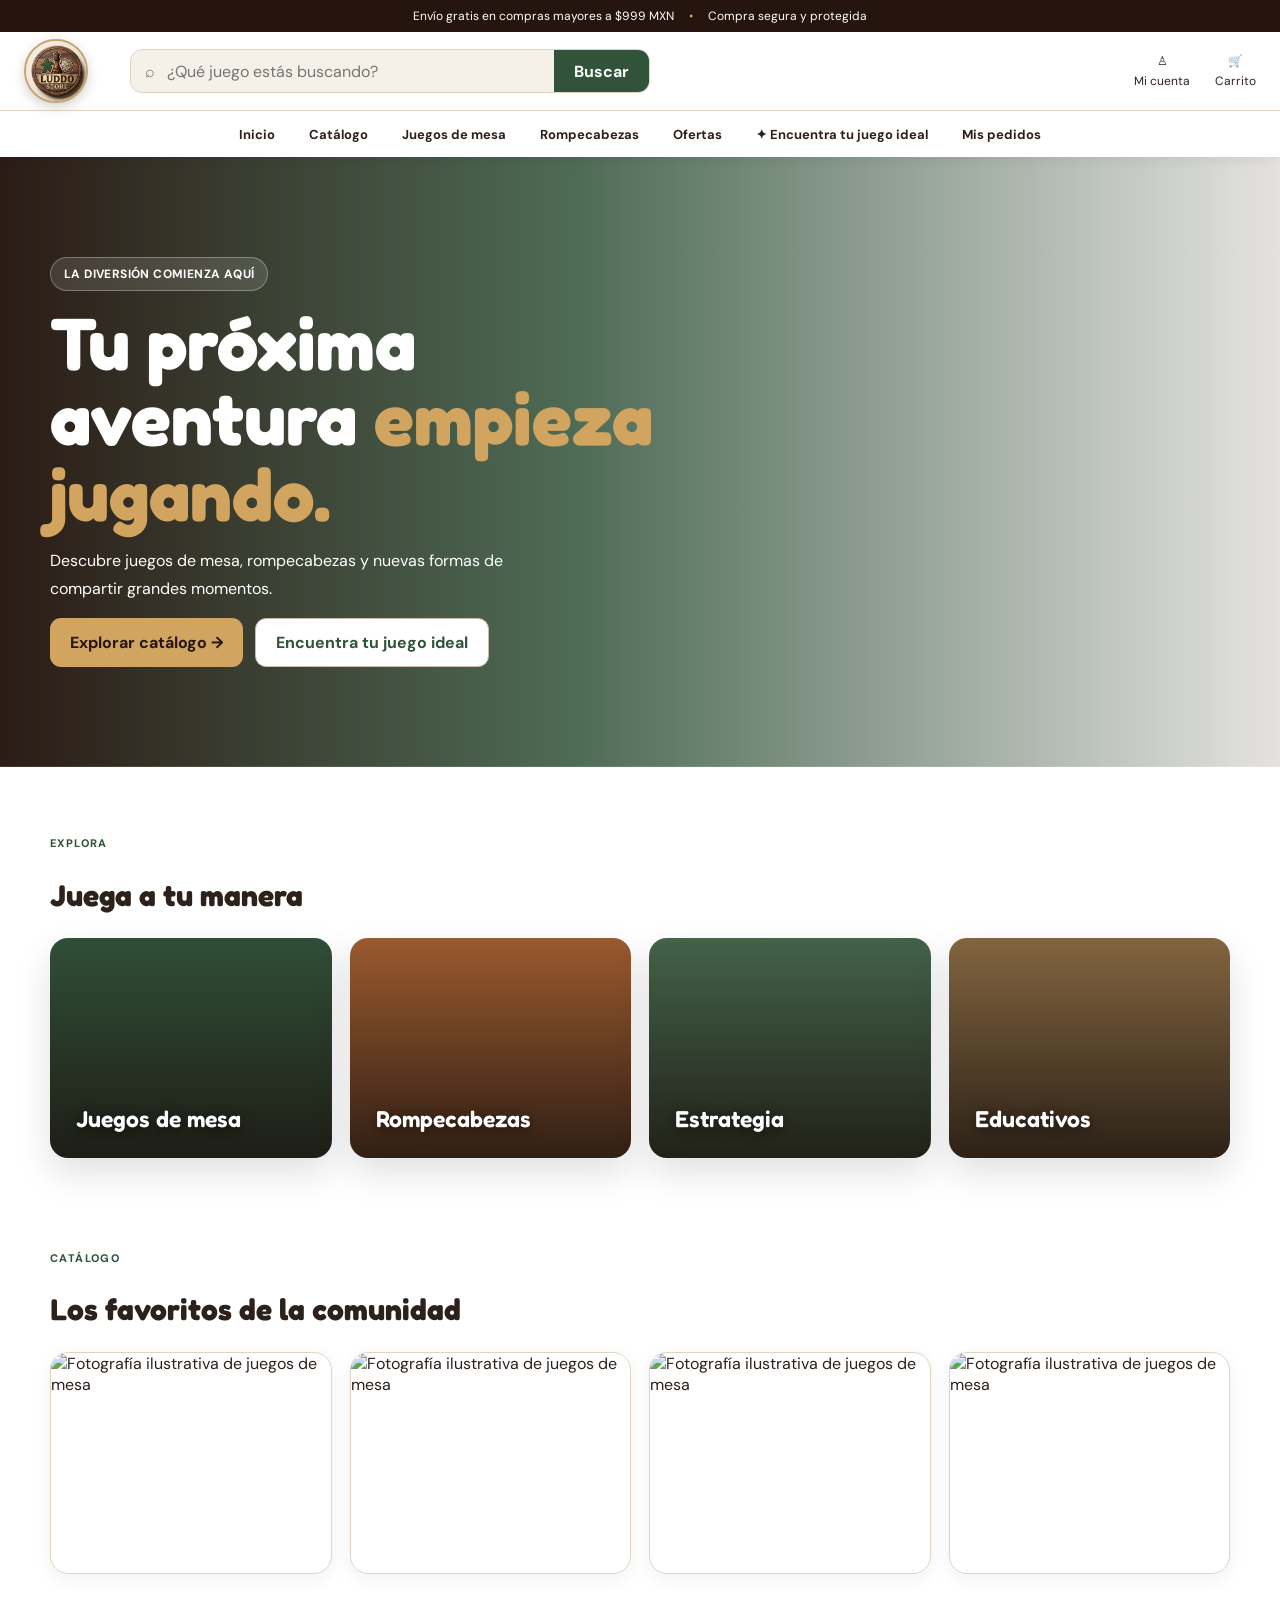
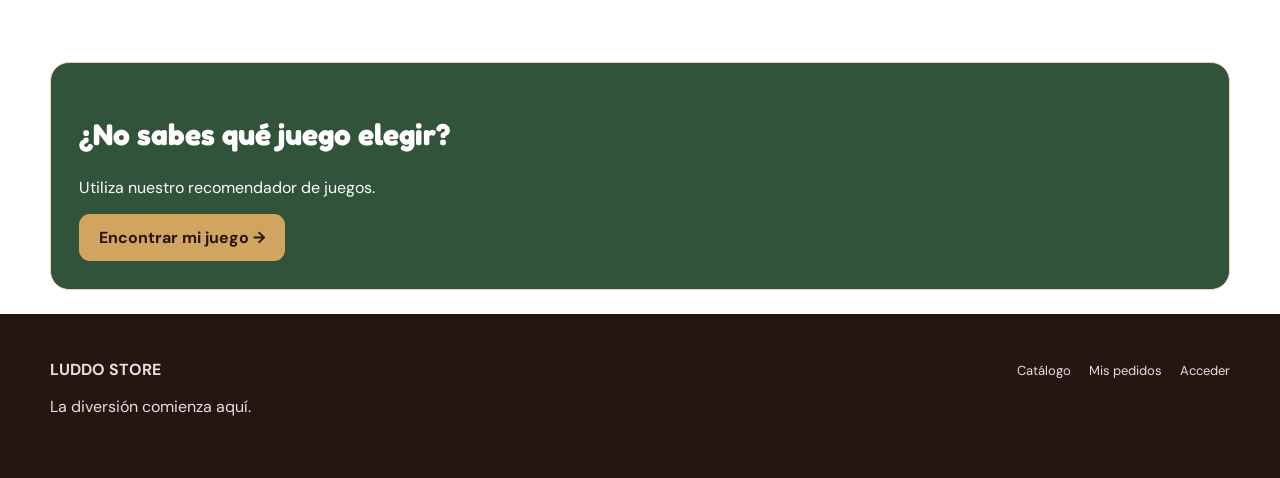
==== index.html @ 2f11bc98 "Agregar interfaces base de Luddo" ====
<!doctype html>
<html lang="es">
  <head>
    <meta charset="utf-8" />
    <meta name="viewport" content="width=device-width,initial-scale=1" />
    <title>Inicio | Luddo Store</title>
    <link rel="stylesheet" href="styles.css" />
  </head>
  <body>
    <div class="topbar">
      Envío gratis en compras mayores a $999 MXN <span>•</span> Compra segura y
      protegida
    </div>
    <header class="header">
      <div class="header-main">
        <a class="logo" href="index.html" aria-label="Luddo Store"
          ><span class="logo-image"
            ><img src="assets/logo.png" alt="Luddo Store" /></span
        ></a>
        <form class="search" role="search">
          <span>⌕</span
          ><input
            type="search"
            name="q"
            placeholder="¿Qué juego estás buscando?"
            aria-label="Buscar juegos"
          /><button type="button">Buscar</button>
        </form>
        <div class="header-actions">
          <a href="login.html">♙<span>Mi cuenta</span></a
          ><a href="carrito.html">🛒<span>Carrito</span></a>
        </div>
      </div>
      <nav>
        <a href="index.html">Inicio</a><a href="catalogo.html">Catálogo</a
        ><a href="catalogo.html">Juegos de mesa</a
        ><a href="catalogo.html">Rompecabezas</a
        ><a href="catalogo.html">Ofertas</a
        ><a href="juego-ideal.html">✦ Encuentra tu juego ideal</a
        ><a href="cuenta.html">Mis pedidos</a>
      </nav>
    </header>
    <main>
      <section
        class="hero-static"
        style="
          background-image:
            linear-gradient(
              90deg,
              rgba(36, 20, 14, 0.97),
              rgba(49, 83, 58, 0.86) 45%,
              rgba(38, 21, 15, 0.12)
            ),
            url(&quot;https://images.unsplash.com/photo-1629760946220-5693ee4c46ac?auto=format&fit=crop&w=1100&q=85&quot;);
        "
      >
        <div class="container">
          <span class="pill">LA DIVERSIÓN COMIENZA AQUÍ</span>
          <h1>
            Tu próxima aventura
            <span style="color: #d1a55f">empieza jugando.</span>
          </h1>
          <p>
            Descubre juegos de mesa, rompecabezas y nuevas formas de compartir
            grandes momentos.
          </p>
          <div class="detail-actions">
            <a class="btn btn-secondary" href="catalogo.html"
              >Explorar catálogo →</a
            ><a class="btn btn-outline" href="juego-ideal.html"
              >Encuentra tu juego ideal</a
            >
          </div>
        </div>
      </section>
      <section class="container home-block">
        <span class="eyebrow">EXPLORA</span>
        <h2>Juega a tu manera</h2>
        <div class="tiles">
          <a
            class="tile"
            href="catalogo.html"
            style="
              background-image:
                linear-gradient(
                  0deg,
                  rgba(27, 19, 15, 0.84),
                  rgba(27, 19, 15, 0.07)
                ),
                url(&quot;https://images.unsplash.com/photo-1606167668584-78701c57f13d?auto=format&fit=crop&w=1100&q=85&quot;);
            "
            >Juegos de mesa</a
          ><a
            class="tile"
            href="catalogo.html"
            style="
              background-image:
                linear-gradient(
                  0deg,
                  rgba(27, 19, 15, 0.84),
                  rgba(27, 19, 15, 0.07)
                ),
                url(&quot;https://images.unsplash.com/photo-1706589398281-25f3563b3253?auto=format&fit=crop&w=1100&q=85&quot;);
            "
            >Rompecabezas</a
          ><a
            class="tile"
            href="catalogo.html"
            style="
              background-image:
                linear-gradient(
                  0deg,
                  rgba(27, 19, 15, 0.84),
                  rgba(27, 19, 15, 0.07)
                ),
                url(&quot;https://images.unsplash.com/photo-1695480542225-bc22cac128d0?auto=format&fit=crop&w=1100&q=85&quot;);
            "
            >Estrategia</a
          ><a
            class="tile"
            href="catalogo.html"
            style="
              background-image:
                linear-gradient(
                  0deg,
                  rgba(27, 19, 15, 0.84),
                  rgba(27, 19, 15, 0.07)
                ),
                url(&quot;https://images.unsplash.com/photo-1611891487122-207579d67d98?auto=format&fit=crop&w=1100&q=85&quot;);
            "
            >Educativos</a
          >
        </div>
      </section>
      <section class="container home-block">
        <span class="eyebrow">CATÁLOGO</span>
        <h2>Los favoritos de la comunidad</h2>
        <div
          class="visual-gallery"
          aria-label="Fotografías ilustrativas de juegos"
        >
          <div class="visual-photo">
            <img
              src="https://images.unsplash.com/photo-1629760946220-5693ee4c46ac?auto=format&fit=crop&w=1100&q=85"
              alt="Fotografía ilustrativa de juegos de mesa"
              loading="lazy"
            />
          </div>
          <div class="visual-photo">
            <img
              src="https://images.unsplash.com/photo-1506954673998-b077f05b13c7?auto=format&fit=crop&w=1100&q=85"
              alt="Fotografía ilustrativa de juegos de mesa"
              loading="lazy"
            />
          </div>
          <div class="visual-photo">
            <img
              src="https://images.unsplash.com/photo-1529699211952-734e80c4d42b?auto=format&fit=crop&w=1100&q=85"
              alt="Fotografía ilustrativa de juegos de mesa"
              loading="lazy"
            />
          </div>
          <div class="visual-photo">
            <img
              src="https://images.unsplash.com/photo-1706589398281-25f3563b3253?auto=format&fit=crop&w=1100&q=85"
              alt="Fotografía ilustrativa de juegos de mesa"
              loading="lazy"
            />
          </div>
        </div>
      </section>
      <section class="container home-block">
        <div class="panel" style="background: #31533a; color: #fff">
          <h2>¿No sabes qué juego elegir?</h2>
          <p>Utiliza nuestro recomendador de juegos.</p>
          <a class="btn btn-secondary" href="juego-ideal.html"
            >Encontrar mi juego →</a
          >
        </div>
      </section>
    </main>
    <footer class="footer-static">
      <div class="container footer-inner">
        <div>
          <strong>LUDDO STORE</strong>
          <p>La diversión comienza aquí.</p>
        </div>
        <div>
          <a href="catalogo.html">Catálogo</a
          ><a href="cuenta.html">Mis pedidos</a><a href="login.html">Acceder</a>
        </div>
      </div>
    </footer>
  </body>
</html>
---- styles.css ----
@import url("https://fonts.googleapis.com/css2?family=DM+Sans:wght@400;500;600;700&family=Fredoka:wght@500;600;700&display=swap");

:root {
  --purple: #31533a;
  --purple-dark: #26150f;
  --blue: #46684d;
  --yellow: #d1a55f;
  --orange: #a45f32;
  --ink: #2d211b;
  --muted: #746a61;
  --line: #dfd4c4;
  --soft: #f6f1e8;
  --green: #315f3c;
  --white: #fff;
  --shadow: 0 14px 40px rgba(54, 35, 22, 0.13);
}
* {
  box-sizing: border-box;
}
html {
  scroll-behavior: smooth;
}
body {
  margin: 0;
  color: var(--ink);
  font-family: "DM Sans", sans-serif;
  background: #fff;
}
button,
input,
select,
textarea {
  font: inherit;
}
button {
  cursor: pointer;
}
img {
  display: block;
  max-width: 100%;
}
.app {
  min-height: 100vh;
}
.container {
  width: min(1180px, calc(100% - 48px));
  margin-inline: auto;
}
.topbar {
  background: var(--purple-dark);
  color: #fff;
  text-align: center;
  font-size: 12px;
  padding: 8px;
}
.topbar span {
  color: var(--yellow);
  margin: 0 12px;
}
.header {
  background: #fff;
  position: sticky;
  top: 0;
  z-index: 30;
  box-shadow: 0 3px 12px rgba(20, 14, 47, 0.06);
}
.header-main {
  height: 78px;
  display: flex;
  align-items: center;
  gap: 42px;
  width: min(1260px, calc(100% - 48px));
  margin: auto;
}
.logo {
  border: 0;
  background: transparent;
  display: flex;
  align-items: center;
  gap: 10px;
  color: var(--ink);
  padding: 0;
  text-align: left;
}
.logo-image {
  position: relative;
  display: block;
  width: 64px;
  height: 64px;
  border-radius: 50%;
  overflow: hidden;
  box-shadow: 0 4px 12px rgba(45, 25, 15, 0.2);
  border: 2px solid #c5a46e;
  background: #eee4d5;
}
.logo-image img {
  position: absolute;
  height: 100%;
  width: auto;
  max-width: none;
  left: 50%;
  top: 0;
  transform: translateX(-50%);
}
.search {
  height: 44px;
  border: 1px solid var(--line);
  border-radius: 12px;
  display: flex;
  align-items: center;
  padding-left: 14px;
  color: var(--muted);
  background: var(--soft);
  flex: 1;
  max-width: 520px;
}
.search input {
  border: 0;
  outline: 0;
  background: transparent;
  padding: 0 12px;
  flex: 1;
  min-width: 0;
}
.search button {
  align-self: stretch;
  border: 0;
  background: var(--purple);
  color: #fff;
  padding: 0 20px;
  border-radius: 0 11px 11px 0;
  font-weight: 700;
}
.header-actions {
  display: flex;
  gap: 25px;
  margin-left: auto;
}
.header-actions > button {
  background: transparent;
  border: 0;
  display: grid;
  justify-items: center;
  gap: 3px;
  font-size: 11px;
  color: var(--ink);
  position: relative;
}
.icon-badge {
  position: relative;
}
.icon-badge i {
  position: absolute;
  top: -9px;
  right: -10px;
  background: var(--orange);
  color: #fff;
  width: 17px;
  height: 17px;
  border-radius: 50%;
  font: 700 10px/17px "DM Sans";
  font-style: normal;
}
.header nav {
  height: 47px;
  border-top: 1px solid var(--line);
  display: flex;
  justify-content: center;
  align-items: center;
  gap: 34px;
}
.header nav button {
  border: 0;
  background: transparent;
  font-size: 13px;
  font-weight: 600;
  color: #403c4b;
  display: flex;
  gap: 7px;
  align-items: center;
}
.header nav button:hover {
  color: var(--purple);
}
.header nav .sale {
  color: #e95522;
}
.hero {
  min-height: 570px;
  position: relative;
  display: flex;
  align-items: center;
  overflow: hidden;
  background: var(--purple-dark);
}
.hero > img {
  position: absolute;
  inset: 0;
  width: 100%;
  height: 100%;
  object-fit: cover;
  object-position: center;
}
.hero-overlay {
  position: absolute;
  inset: 0;
  background: linear-gradient(
    90deg,
    rgba(36, 20, 14, 0.98) 0%,
    rgba(49, 83, 58, 0.92) 43%,
    rgba(38, 21, 15, 0.18) 82%
  );
}
.hero-content {
  position: relative;
  color: #fff;
  width: min(1180px, calc(100% - 48px));
  margin: auto;
}
.pill {
  display: inline-block;
  border: 1px solid rgba(255, 255, 255, 0.3);
  background: rgba(255, 255, 255, 0.12);
  padding: 8px 13px;
  border-radius: 99px;
  font-size: 12px;
  font-weight: 700;
  letter-spacing: 0.4px;
}
.hero h1 {
  font: 700 clamp(48px, 5vw, 72px)/0.98 "Fredoka";
  margin: 22px 0 18px;
  letter-spacing: -2px;
}
.hero h1 em {
  font-style: normal;
  color: var(--yellow);
}
.hero p {
  font-size: 17px;
  line-height: 1.6;
  max-width: 530px;
  color: #eee2d0;
}
.hero-content > div {
  display: flex;
  gap: 12px;
  margin-top: 28px;
}
.btn {
  border: 0;
  border-radius: 11px;
  padding: 13px 20px;
  font-weight: 700;
  display: inline-flex;
  align-items: center;
  justify-content: center;
  gap: 9px;
  transition: 0.2s;
  white-space: nowrap;
}
.btn:hover {
  transform: translateY(-2px);
}
.btn:disabled {
  opacity: 0.45;
  cursor: not-allowed;
  transform: none;
}
.btn-primary {
  background: var(--purple);
  color: #fff;
  box-shadow: 0 7px 18px rgba(91, 56, 209, 0.2);
}
.hero .btn-primary {
  background: var(--yellow);
  color: var(--purple-dark);
}
.btn-secondary {
  background: var(--yellow);
  color: var(--purple-dark);
}
.hero .btn-secondary {
  background: #fff;
  color: var(--purple);
}
.btn-outline {
  background: #fff;
  color: var(--purple);
  border: 1px solid #cbbda8;
}
.btn-ghost {
  background: transparent;
  color: var(--purple);
  box-shadow: none;
}
.hero-note {
  position: absolute;
  right: 8%;
  bottom: 40px;
  background: #fff;
  padding: 15px 20px;
  border-radius: 16px;
  display: flex;
  align-items: center;
  gap: 10px;
  box-shadow: var(--shadow);
  transform: rotate(-2deg);
}
.hero-note b {
  font: 700 30px "Fredoka";
  color: var(--orange);
}
.hero-note span {
  font-size: 12px;
  font-weight: 600;
  line-height: 1.2;
}
.section-title {
  display: flex;
  align-items: flex-end;
  justify-content: space-between;
  margin-bottom: 26px;
}
.section-title span,
.eyebrow,
.step-label {
  font-size: 11px;
  letter-spacing: 1.4px;
  font-weight: 800;
  color: var(--purple);
  text-transform: uppercase;
}
.section-title h2 {
  font: 700 34px/1.15 "Fredoka";
  margin: 6px 0 0;
}
.section-title > button {
  border: 0;
  background: transparent;
  color: var(--purple);
  display: flex;
  align-items: center;
  gap: 7px;
  font-weight: 700;
}
.categories,
.products-section {
  padding-top: 75px;
  padding-bottom: 20px;
}
.category-grid {
  display: grid;
  grid-template-columns: repeat(4, 1fr);
  gap: 16px;
}
.category-card {
  height: 235px;
  position: relative;
  border: 0;
  border-radius: 18px;
  overflow: hidden;
  padding: 0;
  background: var(--purple);
  text-align: left;
}
.category-card:after {
  content: "";
  position: absolute;
  inset: 0;
  background: linear-gradient(0deg, rgba(22, 11, 52, 0.88), transparent 70%);
}
.category-card img {
  width: 100%;
  height: 100%;
  object-fit: cover;
  transition: 0.35s;
}
.category-card:hover img {
  transform: scale(1.06);
}
.category-card > span {
  position: absolute;
  z-index: 2;
  bottom: 20px;
  left: 20px;
  color: #fff;
  display: grid;
  gap: 4px;
}
.category-card b {
  font: 600 20px "Fredoka";
}
.category-card small {
  color: #eadcc7;
}
.category-card > i {
  position: absolute;
  z-index: 2;
  right: 17px;
  bottom: 17px;
  color: var(--purple);
  background: var(--yellow);
  border-radius: 50%;
  width: 38px;
  height: 38px;
  display: grid;
  place-items: center;
}
.product-grid {
  display: grid;
  grid-template-columns: repeat(4, 1fr);
  gap: 20px;
}
.product-card {
  border: 1px solid var(--line);
  border-radius: 18px;
  overflow: hidden;
  background: #fff;
  transition: 0.25s;
  min-width: 0;
}
.product-card:hover {
  transform: translateY(-5px);
  box-shadow: var(--shadow);
}
.product-image {
  height: 210px;
  position: relative;
  background: var(--soft);
  overflow: hidden;
}
.product-image > img {
  width: 100%;
  height: 100%;
  object-fit: cover;
}
.discount,
.soldout {
  position: absolute;
  top: 13px;
  left: 13px;
  background: var(--orange);
  color: #fff;
  border-radius: 7px;
  padding: 6px 9px;
  font-size: 10px;
  font-weight: 800;
  text-transform: uppercase;
}
.soldout {
  inset: 50% auto auto 50%;
  transform: translate(-50%, -50%);
  background: var(--ink);
  white-space: nowrap;
}
.fav {
  position: absolute;
  right: 12px;
  top: 12px;
  width: 36px;
  height: 36px;
  border-radius: 50%;
  border: 0;
  background: #fff;
  display: grid;
  place-items: center;
  color: var(--ink);
  box-shadow: 0 4px 12px rgba(0, 0, 0, 0.12);
}
.fav.active,
.heart-btn.active {
  color: #e84165;
}
.fav.active svg,
.heart-btn.active svg {
  fill: currentColor;
}
.product-body {
  padding: 17px;
}
.product-body h3 {
  font: 600 19px "Fredoka";
  margin: 5px 0 7px;
}
.rating {
  display: flex;
  align-items: center;
  gap: 5px;
  font-size: 12px;
  color: var(--muted);
}
.rating svg {
  color: #f4b91d;
  fill: #f4b91d;
}
.rating b {
  color: var(--ink);
}
.price {
  font: 700 21px "Fredoka";
  color: var(--purple);
  margin-top: 12px;
}
.price del {
  font: 500 12px "DM Sans";
  color: #999;
  margin-left: 6px;
}
.availability {
  display: flex;
  align-items: center;
  gap: 6px;
  font-size: 11px;
  color: var(--green);
  margin: 8px 0 15px;
}
.availability i {
  width: 7px;
  height: 7px;
  background: var(--green);
  border-radius: 50%;
}
.availability.no {
  color: #a64d4d;
}
.availability.no i {
  background: #a64d4d;
}
.card-actions {
  display: grid;
  grid-template-columns: 1fr 1fr;
  gap: 8px;
}
.card-actions .btn {
  padding: 10px 8px;
  font-size: 12px;
}
.promo-wrap {
  width: min(1180px, calc(100% - 48px));
  margin: 80px auto 10px;
  display: grid;
  grid-template-columns: 1fr 1fr;
  gap: 20px;
}
.promo {
  border-radius: 22px;
  min-height: 310px;
  padding: 42px;
  position: relative;
  overflow: hidden;
}
.promo > span {
  font-size: 11px;
  font-weight: 800;
  letter-spacing: 1.3px;
}
.promo h2 {
  font: 700 37px/1.05 "Fredoka";
  margin: 12px 0;
}
.promo p {
  margin-bottom: 25px;
}
.promo.purple {
  background: var(--purple);
  color: #fff;
}
.promo.yellow {
  background: var(--yellow);
  color: var(--purple-dark);
}
.dice-art,
.token-art {
  position: absolute;
  right: 20px;
  bottom: -35px;
  opacity: 0.16;
  transform: rotate(15deg);
}
.dice-art {
  width: 175px;
  height: 175px;
  border: 13px solid currentColor;
  border-radius: 32px;
}
.dice-art i,
.dice-face i {
  position: absolute;
  width: 20px;
  height: 20px;
  background: currentColor;
  border-radius: 50%;
}
.dice-art i:nth-child(1),
.dice-face i:nth-child(1) {
  left: 25%;
  top: 25%;
}
.dice-art i:nth-child(2),
.dice-face i:nth-child(2) {
  right: 25%;
  top: 25%;
}
.dice-art i:nth-child(3),
.dice-face i:nth-child(3) {
  left: 50%;
  top: 50%;
  transform: translate(-50%, -50%);
}
.dice-art i:nth-child(4),
.dice-face i:nth-child(4) {
  left: 25%;
  bottom: 25%;
}
.dice-art i:nth-child(5),
.dice-face i:nth-child(5) {
  right: 25%;
  bottom: 25%;
}
.token-art {
  right: 25px;
  bottom: -20px;
  border: 12px solid currentColor;
  border-radius: 50%;
  font: 700 110px/145px "Fredoka";
  width: 170px;
  height: 170px;
  text-align: center;
}
.benefits {
  margin-top: 70px;
  margin-bottom: 80px;
  border: 1px solid var(--line);
  border-radius: 17px;
  padding: 27px;
  display: grid;
  grid-template-columns: repeat(4, 1fr);
}
.benefits > div {
  display: flex;
  align-items: center;
  justify-content: center;
  gap: 13px;
  border-right: 1px solid var(--line);
}
.benefits > div:last-child {
  border: 0;
}
.benefits svg {
  color: var(--purple);
}
.benefits span {
  display: grid;
}
.benefits b {
  font-size: 13px;
}
.benefits small {
  font-size: 11px;
  color: var(--muted);
  margin-top: 3px;
}
footer {
  background: #241711;
  color: #e5dbcf;
  padding: 60px 0 0;
}
.footer-grid {
  width: min(1180px, calc(100% - 48px));
  margin: auto;
  display: grid;
  grid-template-columns: 1.5fr 0.7fr 0.9fr 1.3fr;
  gap: 65px;
}
.footer-grid .logo {
  color: #fff;
  margin-bottom: 18px;
}
.footer-grid .logo small {
  color: var(--yellow);
}
.footer-grid p {
  font-size: 13px;
  line-height: 1.7;
  color: #cdbfb3;
}
.footer-grid h4 {
  font: 600 16px "Fredoka";
  color: #fff;
  margin: 0 0 18px;
}
.footer-grid > div > button {
  display: block;
  border: 0;
  background: transparent;
  color: #cdbfb3;
  padding: 5px 0;
  font-size: 13px;
}
.socials {
  display: flex;
  gap: 8px;
}
.socials span {
  width: 32px;
  height: 32px;
  border-radius: 50%;
  background: #4b3125;
  display: grid;
  place-items: center;
  font-size: 11px;
  font-weight: 800;
}
.newsletter {
  display: flex;
  margin: 15px 0;
}
.newsletter input {
  min-width: 0;
  width: 100%;
  border: 0;
  padding: 11px;
  border-radius: 8px 0 0 8px;
}
.newsletter button {
  border: 0;
  background: var(--yellow);
  color: var(--purple-dark);
  font-weight: 800;
  border-radius: 0 8px 8px 0;
  padding: 0 14px;
}
.copyright {
  border-top: 1px solid #50392e;
  margin-top: 50px;
  padding: 18px max(24px, calc((100vw - 1180px) / 2));
  font-size: 11px;
  color: #a9998c;
  display: flex;
  justify-content: space-between;
}
.page-bg {
  background: var(--soft);
  padding-bottom: 80px;
  min-height: 70vh;
}
.page-head {
  padding-top: 52px;
  padding-bottom: 30px;
}
.page-head > span,
.breadcrumb {
  font-size: 11px;
  color: var(--muted);
}
.page-head h1 {
  font: 700 43px "Fredoka";
  margin: 13px 0 8px;
}
.page-head p {
  color: var(--muted);
  margin: 0;
}
.page-head.compact {
  padding-bottom: 35px;
}
.catalog-tools {
  display: flex;
  justify-content: space-between;
  align-items: center;
  margin-bottom: 22px;
}
.search.wide {
  background: #fff;
  max-width: 520px;
}
.catalog-tools label {
  font-size: 12px;
  color: var(--muted);
}
select {
  border: 1px solid var(--line);
  border-radius: 9px;
  background: #fff;
  padding: 10px 34px 10px 11px;
  color: var(--ink);
  outline: 0;
}
.catalog-layout {
  display: grid;
  grid-template-columns: 235px 1fr;
  gap: 30px;
}
.filters {
  background: #fff;
  border: 1px solid var(--line);
  border-radius: 15px;
  padding: 20px;
  align-self: start;
}
.filter-top {
  display: flex;
  justify-content: space-between;
  align-items: center;
}
.filter-top h3 {
  font: 600 20px "Fredoka";
  margin: 0;
}
.filter-top button {
  border: 0;
  background: none;
  color: var(--purple);
  font-size: 11px;
  font-weight: 700;
}
.filter-group {
  border-top: 1px solid var(--line);
  padding: 18px 0 10px;
  margin-top: 16px;
}
.filter-group h4 {
  font-size: 12px;
  margin: 0 0 12px;
}
.filter-group label,
.stock-check {
  display: flex;
  align-items: center;
  gap: 8px;
  color: #5c5867;
  font-size: 12px;
  margin: 9px 0;
  cursor: pointer;
}
.filter-group input[type="checkbox"],
.stock-check input {
  accent-color: var(--purple);
}
.range-label {
  display: flex;
  justify-content: space-between;
  font-size: 10px;
  color: var(--muted);
}
.range {
  width: 100%;
  accent-color: var(--purple);
}
.results-head {
  display: flex;
  justify-content: space-between;
  align-items: center;
  margin: 4px 0 16px;
  font-size: 12px;
}
.results-head span {
  color: var(--muted);
}
.catalog-grid {
  grid-template-columns: repeat(3, 1fr);
}
.catalog-grid .product-image {
  height: 190px;
}
.empty {
  text-align: center;
  padding: 80px 20px;
}
.empty > div {
  width: 70px;
  height: 70px;
  border-radius: 50%;
  background: #eee6d8;
  color: var(--purple);
  display: grid;
  place-items: center;
  margin: auto;
}
.empty h2 {
  font: 600 28px "Fredoka";
  margin: 18px 0 8px;
}
.empty p {
  color: var(--muted);
  margin: 0 auto 24px;
  max-width: 420px;
}
.white-card {
  background: #fff;
  border: 1px solid var(--line);
  border-radius: 18px;
}
.breadcrumb {
  padding-top: 35px;
  padding-bottom: 25px;
}
.detail-layout {
  display: grid;
  grid-template-columns: 1.1fr 0.9fr;
  gap: 55px;
}
.gallery {
  display: grid;
  grid-template-columns: 80px 1fr;
  gap: 15px;
}
.thumbs {
  display: grid;
  align-content: start;
  gap: 12px;
}
.thumbs button {
  border: 2px solid transparent;
  border-radius: 12px;
  padding: 0;
  overflow: hidden;
  background: #fff;
  height: 75px;
}
.thumbs button:first-child {
  border-color: var(--purple);
}
.thumbs img {
  width: 100%;
  height: 100%;
  object-fit: cover;
}
.main-image {
  height: 530px;
  border-radius: 20px;
  overflow: hidden;
  position: relative;
  background: #fff;
}
.main-image > img {
  width: 100%;
  height: 100%;
  object-fit: cover;
}
.detail-info {
  padding-top: 14px;
}
.detail-info h1 {
  font: 700 45px "Fredoka";
  margin: 9px 0;
}
.detail-info .rating a {
  color: var(--purple);
  margin-left: 5px;
}
.detail-price {
  font: 700 32px "Fredoka";
  color: var(--purple);
  margin: 22px 0 12px;
}
.detail-price small {
  font: 600 11px "DM Sans";
}
.detail-price del {
  font: 500 15px "DM Sans";
  color: #999;
  margin-left: 10px;
}
.detail-info > p {
  color: var(--muted);
  line-height: 1.7;
}
.spec-grid {
  display: grid;
  grid-template-columns: 1fr 1fr;
  border: 1px solid var(--line);
  border-radius: 13px;
  overflow: hidden;
  margin: 20px 0;
}
.spec-grid > div {
  padding: 13px 15px;
  display: grid;
  gap: 4px;
  border-right: 1px solid var(--line);
  border-bottom: 1px solid var(--line);
}
.spec-grid > div:nth-child(2n) {
  border-right: 0;
}
.spec-grid > div:nth-child(n + 3) {
  border-bottom: 0;
}
.spec-grid span {
  font-size: 10px;
  color: var(--muted);
}
.spec-grid b {
  font-size: 12px;
}
.detail-stock {
  font-size: 12px;
  margin: 18px 0;
}
.buy-row {
  display: flex;
  gap: 10px;
  margin: 15px 0;
}
.buy-row > .btn {
  flex: 1;
}
.stepper {
  height: 45px;
  display: flex;
  border: 1px solid var(--line);
  border-radius: 10px;
  overflow: hidden;
  background: #fff;
  align-items: center;
}
.stepper button {
  width: 36px;
  align-self: stretch;
  border: 0;
  background: #fff;
  font-size: 18px;
}
.stepper b {
  min-width: 28px;
  text-align: center;
  font-size: 13px;
}
.heart-btn {
  width: 47px;
  border: 1px solid var(--line);
  border-radius: 10px;
  background: #fff;
  display: grid;
  place-items: center;
}
.detail-info > .btn {
  width: 100%;
}
.detail-perks {
  display: flex;
  justify-content: center;
  gap: 25px;
  margin-top: 18px;
  color: var(--muted);
  font-size: 11px;
}
.detail-perks span {
  display: flex;
  align-items: center;
  gap: 6px;
}
.detail-tabs {
  background: #fff;
  margin-top: 65px;
  border: 1px solid var(--line);
  border-radius: 18px;
  padding: 0 35px 30px;
}
.tab-head {
  display: flex;
  gap: 30px;
  border-bottom: 1px solid var(--line);
}
.tab-head button {
  padding: 18px 0;
  border: 0;
  background: none;
  color: var(--muted);
}
.tab-head .active {
  color: var(--purple);
  border-bottom: 2px solid var(--purple);
  font-weight: 700;
}
.tab-content {
  display: grid;
  grid-template-columns: 1.5fr 1fr;
  gap: 50px;
  padding-top: 23px;
}
.tab-content h2 {
  font: 600 24px "Fredoka";
}
.tab-content p,
.tab-content li {
  color: var(--muted);
  font-size: 13px;
  line-height: 1.7;
}
.reviews {
  padding-top: 65px;
}
.review-grid {
  display: grid;
  grid-template-columns: 280px 1fr;
  gap: 30px;
}
.rating-big,
.review-grid blockquote {
  background: #fff;
  border: 1px solid var(--line);
  border-radius: 16px;
  padding: 28px;
}
.rating-big b {
  font: 700 50px "Fredoka";
  color: var(--purple);
}
.rating-big div {
  color: #f3b71d;
  letter-spacing: 4px;
}
.rating-big span {
  font-size: 11px;
  color: var(--muted);
}
.review-grid blockquote {
  margin: 0;
  font-size: 15px;
  line-height: 1.7;
}
.review-grid blockquote footer {
  background: none;
  color: var(--muted);
  padding: 0;
  margin-top: 15px;
  font-size: 11px;
}
.cart-layout {
  display: grid;
  grid-template-columns: 1fr 350px;
  gap: 28px;
}
.cart-items {
  display: grid;
  gap: 13px;
}
.cart-item {
  background: #fff;
  border: 1px solid var(--line);
  border-radius: 15px;
  padding: 16px;
  display: grid;
  grid-template-columns: 100px 1fr 85px 110px 95px;
  gap: 18px;
  align-items: center;
}
.cart-item > img {
  width: 100px;
  height: 90px;
  object-fit: cover;
  border-radius: 10px;
}
.cart-product > span {
  font-size: 9px;
  font-weight: 800;
  color: var(--purple);
  text-transform: uppercase;
}
.cart-product h3 {
  font: 600 18px "Fredoka";
  margin: 5px 0;
}
.cart-product small {
  font-size: 10px;
  color: var(--muted);
}
.cart-product button {
  border: 0;
  background: none;
  color: #a34949;
  padding: 8px 0 0;
  display: flex;
  gap: 5px;
  align-items: center;
  font-size: 10px;
}
.cart-unit,
.cart-sub {
  display: grid;
  gap: 5px;
}
.cart-unit span,
.cart-sub span,
.mobile-label {
  font-size: 9px;
  color: var(--muted);
}
.cart-unit b,
.cart-sub b {
  font-size: 13px;
}
.order-summary,
.checkout-summary {
  background: #fff;
  border: 1px solid var(--line);
  border-radius: 16px;
  padding: 25px;
  align-self: start;
  position: sticky;
  top: 155px;
}
.order-summary h2 {
  font: 600 23px "Fredoka";
  margin: 0 0 22px;
}
.order-summary > div,
.checkout-summary > div:not(.mini-product) {
  display: flex;
  justify-content: space-between;
  font-size: 12px;
  margin: 13px 0;
}
.green {
  color: var(--green);
}
.order-summary > label {
  display: block;
  border-top: 1px solid var(--line);
  padding-top: 17px;
  font-size: 11px;
  font-weight: 700;
}
.order-summary > label > div {
  display: flex;
  margin-top: 8px;
}
.order-summary input {
  min-width: 0;
  width: 100%;
  border: 1px solid var(--line);
  border-radius: 8px 0 0 8px;
  padding: 10px;
}
.order-summary label button {
  border: 0;
  background: var(--ink);
  color: #fff;
  padding: 0 12px;
  border-radius: 0 8px 8px 0;
}
.shipping-note {
  font-size: 10px;
  color: var(--muted);
  background: #f0e8dc;
  padding: 10px;
  border-radius: 7px;
}
.order-summary .total,
.checkout-summary .total {
  border-top: 1px solid var(--line);
  padding-top: 17px;
  align-items: center;
}
.total b {
  font: 700 23px "Fredoka";
  color: var(--purple);
}
.total small {
  font: 600 9px "DM Sans";
}
.order-summary > .btn {
  width: 100%;
  margin: 8px 0;
}
.order-summary > small {
  display: flex;
  justify-content: center;
  align-items: center;
  gap: 5px;
  color: var(--muted);
}
.auth-page {
  min-height: 100vh;
  display: grid;
  grid-template-columns: 1fr 1fr;
}
.auth-visual {
  background: var(--purple-dark);
  position: relative;
  overflow: hidden;
  padding: 40px 7%;
  color: #fff;
}
.auth-visual .logo {
  color: #fff;
}
.auth-visual .logo small {
  color: var(--yellow);
}
.auth-copy {
  margin-top: 15vh;
  max-width: 510px;
}
.auth-copy > span {
  color: var(--yellow);
  font-size: 11px;
  letter-spacing: 2px;
  font-weight: 800;
}
.auth-copy h1 {
  font: 700 52px/1.05 "Fredoka";
  margin: 16px 0;
}
.auth-copy p {
  color: #d8c9bb;
  line-height: 1.7;
}
.board-illustration {
  position: absolute;
  right: -50px;
  bottom: -80px;
  width: 390px;
  height: 300px;
  transform: rotate(-9deg);
}
.board-grid {
  display: grid;
  grid-template-columns: repeat(4, 1fr);
  height: 100%;
}
.board-grid i:nth-child(odd) {
  background: var(--yellow);
}
.board-grid i:nth-child(even) {
  background: var(--purple);
}
.piece {
  position: absolute;
  width: 60px;
  height: 60px;
  border-radius: 50% 50% 15px 15px;
  background: var(--orange);
  left: 40px;
  top: 40px;
  box-shadow: 0 10px 0 rgba(0, 0, 0, 0.15);
}
.piece.two {
  background: #28b9db;
  left: 220px;
  top: 160px;
}
.board-illustration > b {
  position: absolute;
  left: 155px;
  top: 85px;
  background: #fff;
  color: var(--purple);
  border-radius: 8px;
  width: 62px;
  height: 62px;
}
.dice-face i {
  width: 8px;
  height: 8px;
}
.auth-form {
  display: grid;
  place-items: center;
  padding: 45px;
  background: #fff;
}
.auth-box {
  width: min(450px, 100%);
}
.back {
  border: 0;
  background: none;
  color: var(--muted);
  padding: 0 0 45px;
}
.auth-box h2 {
  font: 700 38px "Fredoka";
  margin: 8px 0;
}
.auth-box > p {
  color: var(--muted);
  margin-top: 0;
}
.auth-box form {
  display: grid;
  gap: 14px;
  margin-top: 28px;
}
.auth-box form > label,
.form-grid label {
  display: grid;
  gap: 7px;
  font-size: 11px;
  font-weight: 700;
}
.auth-box input,
.form-grid input,
.form-grid textarea {
  border: 1px solid var(--line);
  border-radius: 9px;
  padding: 12px 13px;
  outline: 0;
  background: #fff;
}
.auth-box input:focus,
.form-grid input:focus {
  border-color: var(--purple);
  box-shadow: 0 0 0 3px #e9dfd0;
}
.password {
  display: flex;
  position: relative;
}
.password input {
  width: 100%;
}
.password button {
  position: absolute;
  right: 5px;
  top: 5px;
  border: 0;
  background: none;
  color: var(--muted);
  padding: 7px;
}
.form-meta {
  display: flex;
  justify-content: space-between;
  font-size: 11px;
}
.form-meta label {
  display: flex;
  align-items: center;
  gap: 6px;
}
.form-meta button {
  border: 0;
  background: none;
  color: var(--purple);
  font-weight: 700;
}
.auth-box form > .btn {
  width: 100%;
  margin-top: 5px;
}
.auth-switch {
  text-align: center;
  font-size: 12px;
  color: var(--muted);
  margin-top: 24px;
}
.auth-switch button {
  border: 0;
  background: none;
  color: var(--purple);
  font-weight: 700;
}
.success-msg {
  display: flex;
  align-items: center;
  gap: 8px;
  background: #eaf8f1;
  color: var(--green);
  padding: 10px;
  border-radius: 8px;
  font-size: 11px;
}
.checkout-page {
  min-height: 100vh;
  background: var(--soft);
  padding-bottom: 70px;
}
.checkout-page > header {
  height: 75px;
  background: #fff;
  display: flex;
  justify-content: space-between;
  align-items: center;
  padding: 0 max(24px, calc((100vw - 1100px) / 2));
  border-bottom: 1px solid var(--line);
}
.checkout-page > header > span {
  display: flex;
  align-items: center;
  gap: 7px;
  font-size: 11px;
  color: var(--green);
}
.checkout-steps {
  height: 90px;
  display: flex;
  justify-content: center;
  align-items: center;
  gap: 90px;
  background: #fff;
}
.checkout-steps > div {
  display: flex;
  align-items: center;
  gap: 8px;
  position: relative;
  color: #aaa;
  font-size: 12px;
  font-weight: 700;
}
.checkout-steps > div:not(:last-child):after {
  content: "";
  position: absolute;
  width: 70px;
  height: 1px;
  background: var(--line);
  left: 100%;
  margin-left: 10px;
}
.checkout-steps i {
  width: 27px;
  height: 27px;
  border: 1px solid #ccc;
  border-radius: 50%;
  display: grid;
  place-items: center;
  font-style: normal;
}
.checkout-steps .active {
  color: var(--purple);
}
.checkout-steps .active i {
  background: var(--purple);
  color: #fff;
  border-color: var(--purple);
}
.checkout-layout {
  width: min(1100px, calc(100% - 48px));
  margin: 35px auto;
  display: grid;
  grid-template-columns: 1fr 350px;
  gap: 28px;
}
.checkout-form {
  background: #fff;
  border: 1px solid var(--line);
  border-radius: 16px;
  padding: 36px;
}
.checkout-form h1 {
  font: 700 32px "Fredoka";
  margin: 8px 0;
}
.checkout-form > p {
  font-size: 13px;
  color: var(--muted);
  margin-bottom: 28px;
}
.form-grid {
  display: grid;
  grid-template-columns: 1fr 1fr;
  gap: 16px;
}
.form-grid .full {
  grid-column: 1/-1;
}
.form-grid textarea {
  resize: vertical;
  min-height: 75px;
}
.checkout-nav {
  border-top: 1px solid var(--line);
  padding-top: 22px;
  margin-top: 30px;
  display: flex;
  justify-content: space-between;
}
.checkout-nav .btn:last-child {
  margin-left: auto;
}
.checkout-summary {
  position: static;
}
.checkout-summary h3 {
  font: 600 20px "Fredoka";
}
.mini-product {
  display: grid;
  grid-template-columns: 55px 1fr auto;
  align-items: center;
  gap: 10px;
  margin: 15px 0;
}
.mini-product img {
  width: 55px;
  height: 55px;
  object-fit: cover;
  border-radius: 8px;
}
.mini-product span {
  display: grid;
}
.mini-product b {
  font-size: 11px;
}
.mini-product small {
  font-size: 9px;
  color: var(--muted);
}
.mini-product strong {
  font-size: 11px;
}
.checkout-summary hr {
  border: 0;
  border-top: 1px solid var(--line);
}
.choice-list {
  display: grid;
  gap: 13px;
}
.choice-list button {
  border: 1px solid var(--line);
  background: #fff;
  border-radius: 13px;
  padding: 18px;
  text-align: left;
  display: grid;
  grid-template-columns: 45px 1fr auto;
  align-items: center;
  gap: 14px;
}
.choice-list button.selected {
  border: 2px solid var(--purple);
  background: #fbf8f2;
}
.choice-list button > i {
  width: 42px;
  height: 42px;
  border-radius: 10px;
  background: #eee6d8;
  display: grid;
  place-items: center;
  color: var(--purple);
}
.choice-list button span {
  display: grid;
  gap: 4px;
}
.choice-list small {
  color: var(--muted);
}
.payment-tabs {
  display: grid;
  grid-template-columns: repeat(3, 1fr);
  gap: 8px;
  margin-bottom: 25px;
}
.payment-tabs button {
  border: 1px solid var(--line);
  background: #fff;
  padding: 13px;
  border-radius: 9px;
}
.payment-tabs .active {
  border-color: var(--purple);
  color: var(--purple);
  background: #f0e8dc;
  font-weight: 700;
}
.payment-info {
  background: #f0e8dc;
  padding: 20px;
  border-radius: 12px;
  display: flex;
  gap: 12px;
  color: var(--purple);
}
.payment-info p {
  margin: 5px 0;
  color: var(--muted);
  font-size: 12px;
}
.confirm-block {
  border: 1px solid var(--line);
  padding: 15px;
  border-radius: 10px;
  margin: 10px 0;
}
.confirm-block h3 {
  font-size: 12px;
  margin: 0;
}
.confirm-block p {
  color: var(--muted);
  font-size: 12px;
  line-height: 1.5;
}
.confirm-products > div {
  display: flex;
  align-items: center;
  gap: 12px;
  border-bottom: 1px solid var(--line);
  padding: 10px 0;
}
.confirm-products img {
  width: 50px;
  height: 50px;
  border-radius: 7px;
  object-fit: cover;
}
.confirm-products span {
  display: grid;
  flex: 1;
}
.confirm-products small {
  color: var(--muted);
}
.success-page {
  min-height: 100vh;
  background: var(--purple-dark);
  display: grid;
  place-items: center;
  padding: 30px;
}
.success-page > .logo {
  position: absolute;
  top: 35px;
  left: 50%;
  transform: translateX(-50%);
  color: #fff;
}
.success-page > .logo small {
  color: var(--yellow);
}
.success-card {
  background: #fff;
  width: min(560px, 100%);
  border-radius: 24px;
  text-align: center;
  padding: 50px;
}
.success-icon {
  width: 82px;
  height: 82px;
  border-radius: 50%;
  background: #eaf8f1;
  color: var(--green);
  display: grid;
  place-items: center;
  margin: 0 auto 20px;
}
.success-card > span {
  font-size: 10px;
  letter-spacing: 1.5px;
  font-weight: 800;
  color: var(--purple);
}
.success-card h1 {
  font: 700 38px "Fredoka";
  margin: 9px 0;
}
.success-card p {
  color: var(--muted);
  line-height: 1.6;
}
.order-number {
  display: grid;
  background: var(--soft);
  border-radius: 11px;
  padding: 15px;
  margin: 23px 0;
}
.order-number span {
  font-size: 10px;
  color: var(--muted);
}
.order-number b {
  font: 600 20px "Fredoka";
  color: var(--purple);
}
.success-actions {
  display: flex;
  gap: 10px;
  justify-content: center;
}
.quiz-page {
  min-height: 100vh;
  background: linear-gradient(135deg, #f8f6ff, #fff9dc);
  padding-bottom: 50px;
}
.quiz-page > header {
  height: 80px;
  display: flex;
  align-items: center;
  justify-content: space-between;
  padding: 0 max(24px, calc((100vw - 1050px) / 2));
}
.quiz-page > header > button {
  border: 0;
  background: none;
  color: var(--muted);
}
.quiz-progress {
  height: 5px;
  background: #e4e0eb;
}
.quiz-progress i {
  display: block;
  height: 100%;
  background: var(--purple);
  transition: 0.3s;
}
.quiz-card {
  width: min(720px, calc(100% - 40px));
  margin: 60px auto;
  background: #fff;
  border-radius: 22px;
  padding: 50px;
  box-shadow: var(--shadow);
}
.quiz-card > span,
.quiz-kicker {
  font-size: 10px;
  letter-spacing: 1.6px;
  font-weight: 800;
  color: var(--purple);
}
.quiz-card h1 {
  font: 700 36px "Fredoka";
  margin: 10px 0;
}
.quiz-card > p {
  color: var(--muted);
}
.quiz-options {
  display: grid;
  gap: 10px;
  margin: 30px 0;
}
.quiz-options button {
  display: grid;
  grid-template-columns: 35px 1fr 25px;
  align-items: center;
  text-align: left;
  border: 1px solid var(--line);
  border-radius: 11px;
  background: #fff;
  padding: 12px;
  color: var(--ink);
}
.quiz-options button > i {
  width: 29px;
  height: 29px;
  border-radius: 8px;
  background: var(--soft);
  display: grid;
  place-items: center;
  font-style: normal;
  font-weight: 700;
}
.quiz-options button > b {
  display: none;
}
.quiz-options button.selected {
  border: 2px solid var(--purple);
  background: #fbf8f2;
}
.quiz-options button.selected > i {
  background: var(--purple);
  color: #fff;
}
.quiz-options button.selected > b {
  display: block;
  color: var(--purple);
}
.quiz-nav {
  display: flex;
  justify-content: space-between;
}
.quiz-page.results {
  padding: 80px 0;
  text-align: center;
}
.quiz-kicker {
  display: inline-flex;
  align-items: center;
  gap: 6px;
}
.results h1 {
  font: 700 45px "Fredoka";
  margin: 10px;
}
.results > .container > p {
  color: var(--muted);
}
.recommendations {
  display: grid;
  grid-template-columns: repeat(3, 1fr);
  gap: 20px;
  text-align: left;
  margin: 40px 0 25px;
}
.recommendations article {
  background: #fff;
  border: 1px solid var(--line);
  border-radius: 18px;
  overflow: hidden;
  position: relative;
}
.recommendations article > img {
  height: 210px;
  width: 100%;
  object-fit: cover;
}
.recommendations article > div:not(.match) {
  padding: 22px;
}
.recommendations article span {
  font-size: 10px;
  color: var(--purple);
  font-weight: 800;
  text-transform: uppercase;
}
.recommendations h2 {
  font: 600 23px "Fredoka";
  margin: 6px 0;
}
.match {
  position: absolute;
  right: 12px;
  top: 12px;
  background: var(--yellow);
  color: var(--purple-dark);
  border-radius: 20px;
  padding: 6px 9px;
  font-size: 10px;
  font-weight: 800;
}
.rec-price {
  font: 700 21px "Fredoka";
  color: var(--purple);
}
.rec-specs {
  display: flex;
  flex-wrap: wrap;
  gap: 5px;
  margin: 13px 0;
}
.rec-specs small {
  background: var(--soft);
  padding: 5px;
  border-radius: 5px;
  color: var(--muted);
}
.recommendations p {
  font-size: 12px;
  color: var(--muted);
  line-height: 1.5;
}
.recommendations article > div > div:last-child {
  display: flex;
  gap: 7px;
}
.recommendations .btn {
  font-size: 11px;
  padding: 10px 12px;
}
.account-head {
  padding: 50px 0 30px;
  display: flex;
  align-items: center;
  gap: 18px;
}
.avatar {
  width: 65px;
  height: 65px;
  border-radius: 18px;
  background: var(--purple);
  color: #fff;
  display: grid;
  place-items: center;
  font: 600 23px "Fredoka";
}
.account-head span,
.content-title span,
.address-card > span {
  font-size: 9px;
  letter-spacing: 1.5px;
  color: var(--purple);
  font-weight: 800;
}
.account-head h1 {
  font: 700 35px "Fredoka";
  margin: 4px 0;
}
.account-head p {
  font-size: 11px;
  color: var(--muted);
  margin: 0;
}
.account-layout {
  display: grid;
  grid-template-columns: 230px 1fr;
  gap: 28px;
}
.account-nav {
  background: #fff;
  border: 1px solid var(--line);
  border-radius: 15px;
  padding: 10px;
  align-self: start;
  display: grid;
}
.account-nav button {
  border: 0;
  background: none;
  text-align: left;
  padding: 13px;
  border-radius: 8px;
  color: #56515f;
  font-size: 12px;
  display: flex;
  justify-content: space-between;
}
.account-nav .active {
  background: #eee6d8;
  color: var(--purple);
  font-weight: 700;
}
.account-nav button span {
  background: var(--purple);
  color: #fff;
  border-radius: 20px;
  padding: 1px 6px;
}
.account-nav .logout {
  border-top: 1px solid var(--line);
  border-radius: 0;
  color: #9b4141;
  margin-top: 8px;
  padding-top: 16px;
  justify-content: flex-start;
  gap: 8px;
}
.account-content {
  min-height: 500px;
}
.content-title {
  display: flex;
  align-items: center;
  justify-content: space-between;
  margin-bottom: 20px;
}
.content-title h2 {
  font: 700 28px "Fredoka";
  margin: 4px 0;
}
.order-card {
  background: #fff;
  border: 1px solid var(--line);
  border-radius: 15px;
  margin-bottom: 15px;
  overflow: hidden;
}
.order-top {
  display: grid;
  grid-template-columns: repeat(3, 1fr) auto;
  background: #fbfafc;
  padding: 13px 18px;
  border-bottom: 1px solid var(--line);
  align-items: center;
}
.order-top > div {
  display: grid;
}
.order-top span {
  font-size: 9px;
  color: var(--muted);
}
.order-top b {
  font-size: 11px;
}
.order-top > i {
  font-style: normal;
  background: #fff2cf;
  color: #9c7100;
  border-radius: 20px;
  padding: 5px 8px;
  font-size: 9px;
  font-weight: 700;
}
.order-top > i.delivered {
  background: #e7f7ef;
  color: var(--green);
}
.order-body {
  padding: 18px;
  display: grid;
  grid-template-columns: 125px 1fr auto;
  align-items: center;
  gap: 16px;
}
.order-images {
  display: flex;
}
.order-images img {
  width: 70px;
  height: 65px;
  object-fit: cover;
  border-radius: 8px;
  border: 2px solid #fff;
}
.order-images img + img {
  margin-left: -18px;
}
.order-body > div:nth-child(2) {
  display: grid;
}
.order-body small {
  color: var(--muted);
  font-size: 10px;
}
.track {
  display: flex !important;
  align-items: center;
  margin-top: 10px;
}
.track i {
  width: 45px;
  height: 3px;
  background: var(--green);
  border-radius: 3px;
}
.track i.pending {
  background: #ddd;
}
.track span {
  font-size: 9px;
  color: var(--green);
  margin-left: 8px;
}
.profile-form,
.address-card {
  background: #fff;
  border: 1px solid var(--line);
  border-radius: 15px;
  padding: 25px;
}
.profile-form .btn {
  width: max-content;
}
.address-card {
  max-width: 440px;
}
.address-card h3 {
  font: 600 20px "Fredoka";
}
.address-card p {
  color: var(--muted);
  font-size: 12px;
  line-height: 1.7;
}
.address-card button {
  border: 0;
  background: none;
  color: var(--purple);
  font-weight: 700;
  padding: 0;
}
@media (max-width: 900px) {
  .header-main {
    gap: 15px;
  }
  .header-actions span:not(.icon-badge) {
    display: none;
  }
  .header nav {
    overflow-x: auto;
    justify-content: flex-start;
    padding: 0 20px;
  }
  .hero-note {
    display: none;
  }
  .category-grid,
  .product-grid {
    grid-template-columns: repeat(2, 1fr);
  }
  .promo-wrap {
    grid-template-columns: 1fr;
  }
  .benefits {
    grid-template-columns: 1fr 1fr;
    gap: 20px;
  }
  .benefits > div {
    border: 0;
  }
  .footer-grid {
    grid-template-columns: 1fr 1fr;
  }
  .catalog-layout {
    grid-template-columns: 1fr;
  }
  .filters {
    display: none;
  }
  .catalog-grid {
    grid-template-columns: repeat(2, 1fr);
  }
  .detail-layout,
  .cart-layout,
  .checkout-layout {
    grid-template-columns: 1fr;
  }
  .order-summary {
    position: static;
  }
  .detail-layout {
    gap: 25px;
  }
  .auth-page {
    grid-template-columns: 1fr;
  }
  .auth-visual {
    display: none;
  }
  .recommendations {
    grid-template-columns: 1fr;
  }
  .account-layout {
    grid-template-columns: 1fr;
  }
  .account-nav {
    grid-template-columns: repeat(4, 1fr);
  }
  .account-nav .logout {
    grid-column: 1/-1;
  }
  .checkout-steps {
    gap: 25px;
  }
  .checkout-steps > div:not(:last-child):after {
    display: none;
  }
}
@media (max-width: 600px) {
  .container {
    width: min(100% - 28px, 1180px);
  }
  .topbar {
    font-size: 9px;
  }
  .header-main {
    height: 68px;
  }
  .header-main > .search {
    display: none;
  }
  .logo-image {
    width: 52px;
    height: 52px;
  }
  .header nav {
    gap: 20px;
  }
  .hero {
    min-height: 540px;
  }
  .hero-content {
    width: calc(100% - 32px);
  }
  .hero h1 {
    font-size: 46px;
  }
  .hero-overlay {
    background: rgba(34, 17, 82, 0.82);
  }
  .category-grid,
  .product-grid,
  .catalog-grid {
    grid-template-columns: 1fr;
  }
  .category-card {
    height: 210px;
  }
  .promo-wrap {
    width: calc(100% - 28px);
  }
  .promo {
    padding: 30px;
  }
  .benefits {
    grid-template-columns: 1fr;
  }
  .footer-grid {
    grid-template-columns: 1fr;
    gap: 30px;
  }
  .copyright {
    display: block;
  }
  .catalog-tools {
    align-items: stretch;
    gap: 10px;
    flex-direction: column;
  }
  .detail-layout {
    grid-template-columns: 1fr;
  }
  .gallery {
    grid-template-columns: 1fr;
  }
  .thumbs {
    display: none;
  }
  .main-image {
    height: 360px;
  }
  .detail-info h1 {
    font-size: 36px;
  }
  .cart-item {
    grid-template-columns: 75px 1fr;
    align-items: start;
  }
  .cart-item > img {
    width: 75px;
    height: 75px;
  }
  .cart-unit {
    display: none;
  }
  .cart-sub {
    grid-column: 2;
  }
  .auth-form {
    padding: 28px 20px;
  }
  .form-grid {
    grid-template-columns: 1fr;
  }
  .form-grid .full {
    grid-column: auto;
  }
  .checkout-form {
    padding: 22px;
  }
  .checkout-steps span {
    display: none;
  }
  .checkout-steps {
    gap: 38px;
  }
  .success-card {
    padding: 35px 20px;
  }
  .quiz-card {
    padding: 28px 20px;
    margin-top: 30px;
  }
  .results h1 {
    font-size: 38px;
  }
  .account-nav {
    grid-template-columns: 1fr 1fr;
  }
  .order-top {
    grid-template-columns: 1fr 1fr;
    gap: 12px;
  }
  .order-body {
    grid-template-columns: 1fr;
  }
  .order-body > .btn {
    width: max-content;
  }
  .page-head h1 {
    font-size: 36px;
  }
}

/* Plantillas estáticas: espacios intencionalmente vacíos para contenido dinámico */
a {
  text-decoration: none;
  color: inherit;
}
.header nav a {
  font-size: 13px;
  font-weight: 700;
}
.header nav a:hover {
  color: var(--purple);
}
.header-actions a {
  display: grid;
  justify-items: center;
  gap: 4px;
  font-size: 12px;
}
.logo-image {
  width: 64px;
  height: 64px;
}
.page-shell {
  background: var(--soft);
  min-height: 65vh;
  padding: 50px 0 90px;
}
.page-title {
  font: 700 42px Fredoka;
  margin: 6px 0 12px;
}
.subtle {
  color: var(--muted);
}
.muted-panel,
.panel {
  background: #fff;
  border: 1px solid var(--line);
  border-radius: 19px;
  padding: 28px;
}
.placeholder {
  background: linear-gradient(130deg, #f4eee4, #e8ddc9);
  border: 2px dashed #c9b89f;
  border-radius: 14px;
  display: flex;
  align-items: center;
  justify-content: center;
  text-align: center;
  color: #8c7e6b;
  min-height: 165px;
  padding: 20px;
}
.empty-space {
  min-height: 220px;
  display: grid;
  place-items: center;
  color: var(--muted);
  text-align: center;
  border: 2px dashed var(--line);
  border-radius: 14px;
  background: #fff;
}
.hero-static {
  padding: 100px 0;
  background: linear-gradient(110deg, #26150f, #31533a 66%, #667e53);
  color: white;
}
.hero-static h1 {
  font: 700 clamp(46px, 6vw, 74px)/1.02 Fredoka;
  max-width: 630px;
  margin: 14px 0;
}
.hero-static p {
  max-width: 520px;
  line-height: 1.7;
}
.home-block {
  padding-top: 64px;
  padding-bottom: 24px;
}
.home-block h2,
.section-head {
  font: 700 30px Fredoka;
}
.tiles {
  display: grid;
  grid-template-columns: repeat(4, 1fr);
  gap: 18px;
}
.tile {
  min-height: 220px;
  border-radius: 18px;
  background: #31533a;
  color: #fff;
  padding: 26px;
  display: flex;
  align-items: end;
  font: 600 23px Fredoka;
}
.tile:nth-child(2) {
  background: #a45f32;
}
.tile:nth-child(3) {
  background: #46684d;
}
.tile:nth-child(4) {
  background: #8a6b43;
}
.catalog-layout-static {
  display: grid;
  grid-template-columns: 255px 1fr;
  gap: 26px;
  align-items: start;
}
.filters fieldset {
  border: 0;
  border-bottom: 1px solid var(--line);
  padding: 18px 0;
}
.filters legend {
  font-weight: 800;
  margin-bottom: 12px;
}
.filters label {
  display: flex;
  gap: 9px;
  padding: 6px 0;
  font-size: 13px;
}
.filters input {
  accent-color: var(--purple);
}
.catalog-head {
  display: flex;
  justify-content: space-between;
  gap: 15px;
  align-items: center;
  margin-bottom: 18px;
}
.catalog-head select,
.field,
select,
textarea {
  border: 1px solid var(--line);
  border-radius: 10px;
  padding: 12px;
  background: #fff;
  max-width: 100%;
}
.catalog-results-placeholder {
  min-height: 460px;
}
.detail-layout-static {
  display: grid;
  grid-template-columns: 1.05fr 1fr;
  gap: 40px;
}
.detail-main-image {
  min-height: 480px;
}
.detail-thumbnails {
  display: flex;
  gap: 12px;
  margin-top: 12px;
}
.detail-thumbnails .placeholder {
  min-height: 85px;
  width: 95px;
}
.spec-grid-static {
  display: grid;
  grid-template-columns: 1fr 1fr;
  gap: 12px;
  margin: 26px 0;
}
.spec {
  padding: 15px;
  border: 1px solid var(--line);
  border-radius: 11px;
}
.spec small {
  display: block;
  color: var(--muted);
  margin-bottom: 10px;
}
.detail-actions {
  display: flex;
  flex-wrap: wrap;
  gap: 12px;
}
.section-pad {
  margin-top: 36px;
}
.cart-layout-static,
.checkout-layout-static {
  display: grid;
  grid-template-columns: minmax(0, 1fr) 340px;
  gap: 25px;
}
.summary-row {
  display: flex;
  justify-content: space-between;
  padding: 12px 0;
  border-bottom: 1px solid var(--line);
}
.form-grid-static {
  display: grid;
  grid-template-columns: 1fr 1fr;
  gap: 18px;
}
.form-grid-static label,
.form-stack label {
  display: grid;
  gap: 9px;
  font-size: 13px;
  font-weight: 700;
}
.form-grid-static .full {
  grid-column: 1/-1;
}
.form-stack {
  display: grid;
  gap: 18px;
}
.form-stack input,
.form-grid-static input,
.form-grid-static select,
.form-grid-static textarea {
  width: 100%;
  border: 1px solid var(--line);
  border-radius: 9px;
  padding: 12px;
  background: white;
}
.auth-static {
  display: grid;
  grid-template-columns: 1fr 1fr;
  min-height: 640px;
}
.auth-side {
  background: linear-gradient(135deg, #31533a, #26150f);
  color: white;
  padding: 10vw 7vw;
}
.auth-side h1 {
  font: 700 48px Fredoka;
}
.auth-content {
  padding: 70px min(8vw, 100px);
}
.auth-content h2 {
  font: 700 36px Fredoka;
}
.auth-form-wrap {
  max-width: 460px;
}
.stepper-static {
  display: flex;
  gap: 9px;
  flex-wrap: wrap;
  margin: 22px 0 28px;
}
.stepper-static a {
  padding: 12px 16px;
  background: white;
  border: 1px solid var(--line);
  border-radius: 10px;
  font-size: 13px;
  font-weight: 700;
}
.stepper-static .active {
  background: var(--purple);
  color: #fff;
}
.choice-grid {
  display: grid;
  grid-template-columns: 1fr 1fr;
  gap: 12px;
}
.choice {
  display: flex;
  gap: 13px;
  padding: 18px;
  border: 1px solid var(--line);
  border-radius: 13px;
  background: white;
}
.quiz-shell {
  max-width: 780px;
  margin: auto;
}
.quiz-options-static {
  display: grid;
  grid-template-columns: 1fr 1fr;
  gap: 14px;
  margin: 30px 0;
}
.quiz-options-static label {
  background: #fff;
  border: 1px solid var(--line);
  border-radius: 12px;
  padding: 18px;
  display: flex;
  gap: 12px;
}
.account-layout-static {
  display: grid;
  grid-template-columns: 240px 1fr;
  gap: 22px;
}
.account-menu {
  display: grid;
  align-content: start;
  gap: 8px;
}
.account-menu a {
  padding: 13px;
  border-radius: 10px;
}
.account-menu .active {
  background: var(--purple);
  color: #fff;
}
.footer-static {
  background: #241711;
  color: #e8dfd3;
  padding: 45px 0;
  margin-top: 0;
}
.footer-inner {
  display: flex;
  justify-content: space-between;
  gap: 30px;
  flex-wrap: wrap;
}
.footer-static a {
  margin-left: 18px;
  font-size: 13px;
}
.hint {
  font-size: 12px;
  color: var(--muted);
  margin-top: 12px;
}
.two-col {
  display: grid;
  grid-template-columns: 1fr 1fr;
  gap: 20px;
}
.blank-line {
  min-height: 35px;
  border-bottom: 1px solid var(--line);
  margin-bottom: 10px;
}
@media (max-width: 850px) {
  .header-main {
    height: auto;
    padding: 18px 0;
    flex-wrap: wrap;
    gap: 14px;
  }
  .search {
    order: 3;
    max-width: none;
    flex-basis: 100%;
  }
  .header nav {
    height: auto;
    padding: 15px;
    gap: 15px;
    flex-wrap: wrap;
  }
  .tiles {
    grid-template-columns: repeat(2, 1fr);
  }
  .catalog-layout-static,
  .detail-layout-static,
  .cart-layout-static,
  .checkout-layout-static,
  .account-layout-static,
  .auth-static {
    grid-template-columns: 1fr;
  }
  .auth-side {
    padding: 50px 30px;
  }
  .auth-content {
    padding: 40px 24px;
  }
  .detail-main-image {
    min-height: 310px;
  }
}
@media (max-width: 520px) {
  .container {
    width: min(100% - 30px, 1180px);
  }
  .tiles,
  .choice-grid,
  .form-grid-static,
  .quiz-options-static {
    grid-template-columns: 1fr;
  }
  .header-actions {
    gap: 12px;
  }
  .hero-static {
    padding: 65px 0;
  }
  .page-title {
    font-size: 32px;
  }
}

/* Visual references from the Figma Make design (decorative only, no database records). */
.hero-static {
  background-size: cover;
  background-position: center;
  min-height: 540px;
  display: flex;
  align-items: center;
}
.tile {
  background-size: cover !important;
  background-position: center !important;
  position: relative;
  box-shadow: 0 15px 35px rgba(20, 20, 20, 0.13);
  text-shadow: 0 2px 12px rgba(0, 0, 0, 0.5);
  transition: transform 0.2s;
}
.tile:hover {
  transform: translateY(-4px);
}
.visual-gallery {
  display: grid;
  grid-template-columns: repeat(4, minmax(0, 1fr));
  gap: 18px;
}
.catalog-gallery {
  grid-template-columns: repeat(3, minmax(0, 1fr));
}
.visual-photo {
  overflow: hidden;
  border: 1px solid var(--line);
  border-radius: 18px;
  background: #fff;
  min-width: 0;
  box-shadow: 0 5px 18px rgba(44, 31, 21, 0.06);
}
.visual-photo img {
  width: 100%;
  height: 220px;
  object-fit: cover;
  display: block;
}
.visual-photo-footer {
  padding: 18px;
  display: grid;
  gap: 10px;
}
.skeleton-bar {
  display: block;
  background: #eae4d9;
  width: 78%;
  height: 12px;
  border-radius: 20px;
}
.skeleton-bar.short {
  width: 45%;
  height: 10px;
}
.demo-img {
  display: block;
  width: 100%;
  height: 100%;
  object-fit: cover;
  border-radius: inherit;
}
@media (max-width: 850px) {
  .visual-gallery,
  .catalog-gallery {
    grid-template-columns: repeat(2, minmax(0, 1fr));
  }
}
@media (max-width: 500px) {
  .visual-gallery,
  .catalog-gallery {
    grid-template-columns: 1fr 1fr;
    gap: 10px;
  }
  .visual-photo img {
    height: 145px;
  }
}
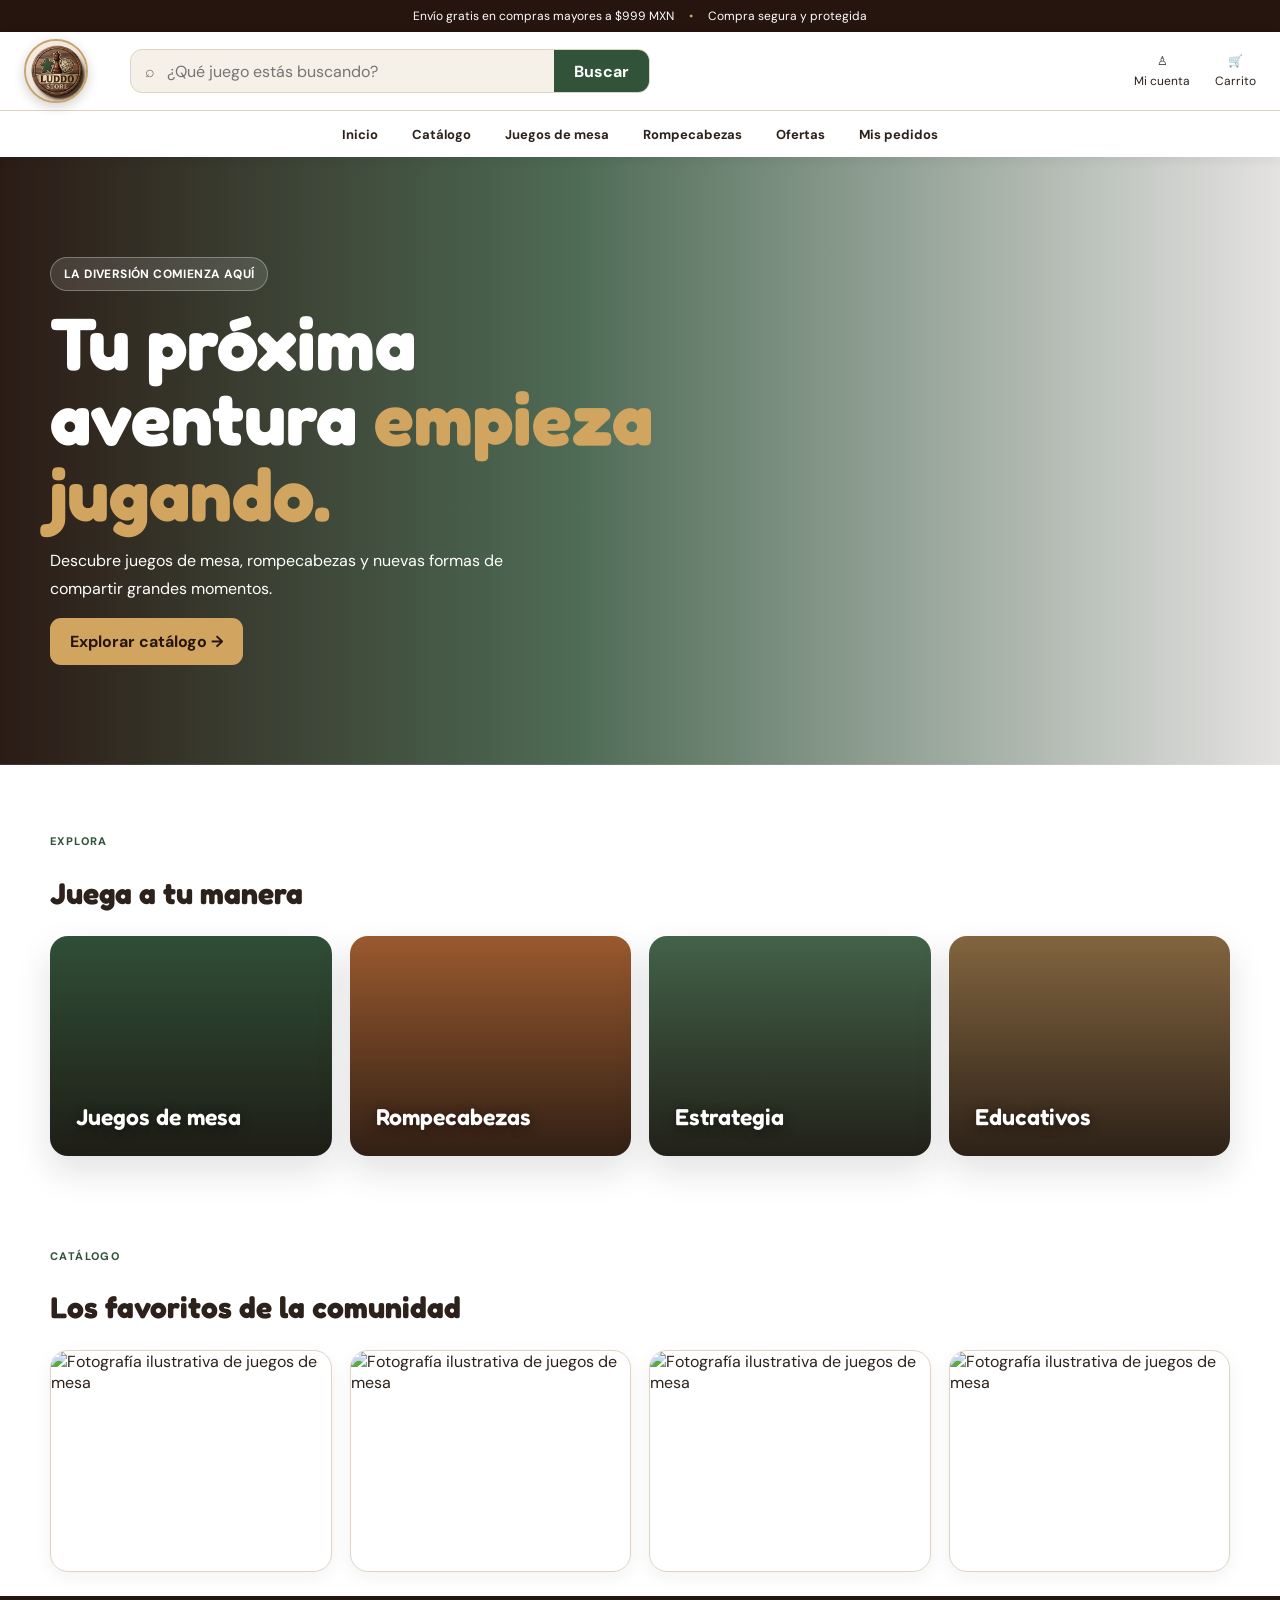
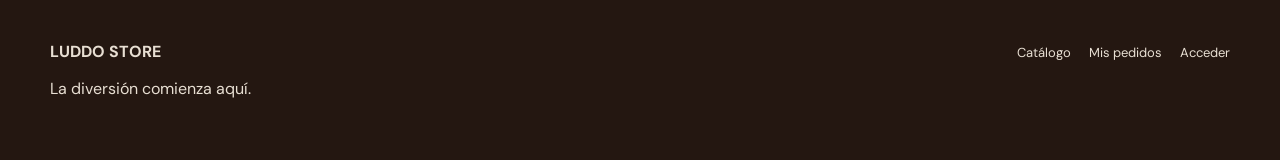
==== commit dd445c56: "Eliminado de Juego Ideal y referencias." ====
--- a/index.html
+++ b/index.html
@@ -36,7 +36,6 @@
         ><a href="catalogo.html">Juegos de mesa</a
         ><a href="catalogo.html">Rompecabezas</a
         ><a href="catalogo.html">Ofertas</a
-        ><a href="juego-ideal.html">✦ Encuentra tu juego ideal</a
         ><a href="cuenta.html">Mis pedidos</a>
       </nav>
     </header>
@@ -67,8 +66,6 @@
           <div class="detail-actions">
             <a class="btn btn-secondary" href="catalogo.html"
               >Explorar catálogo →</a
-            ><a class="btn btn-outline" href="juego-ideal.html"
-              >Encuentra tu juego ideal</a
             >
           </div>
         </div>
@@ -169,15 +166,6 @@
           </div>
         </div>
       </section>
-      <section class="container home-block">
-        <div class="panel" style="background: #31533a; color: #fff">
-          <h2>¿No sabes qué juego elegir?</h2>
-          <p>Utiliza nuestro recomendador de juegos.</p>
-          <a class="btn btn-secondary" href="juego-ideal.html"
-            >Encontrar mi juego →</a
-          >
-        </div>
-      </section>
     </main>
     <footer class="footer-static">
       <div class="container footer-inner">
--- a/styles.css
+++ b/styles.css
@@ -2869,3 +2869,24 @@
     height: 145px;
   }
 }
+
+.form-stack .check-opcion {
+  display: flex;
+  flex-direction: row;
+  align-items: center;
+  justify-content: flex-start;
+  gap: 8px;
+  width: 100%;
+}
+
+.form-stack .check-opcion input[type="checkbox"] {
+  width: 16px;
+  height: 16px;
+  margin: 0;
+  padding: 0;
+  flex: 0 0 auto;
+}
+
+.form-stack .check-opcion span {
+  display: inline;
+}
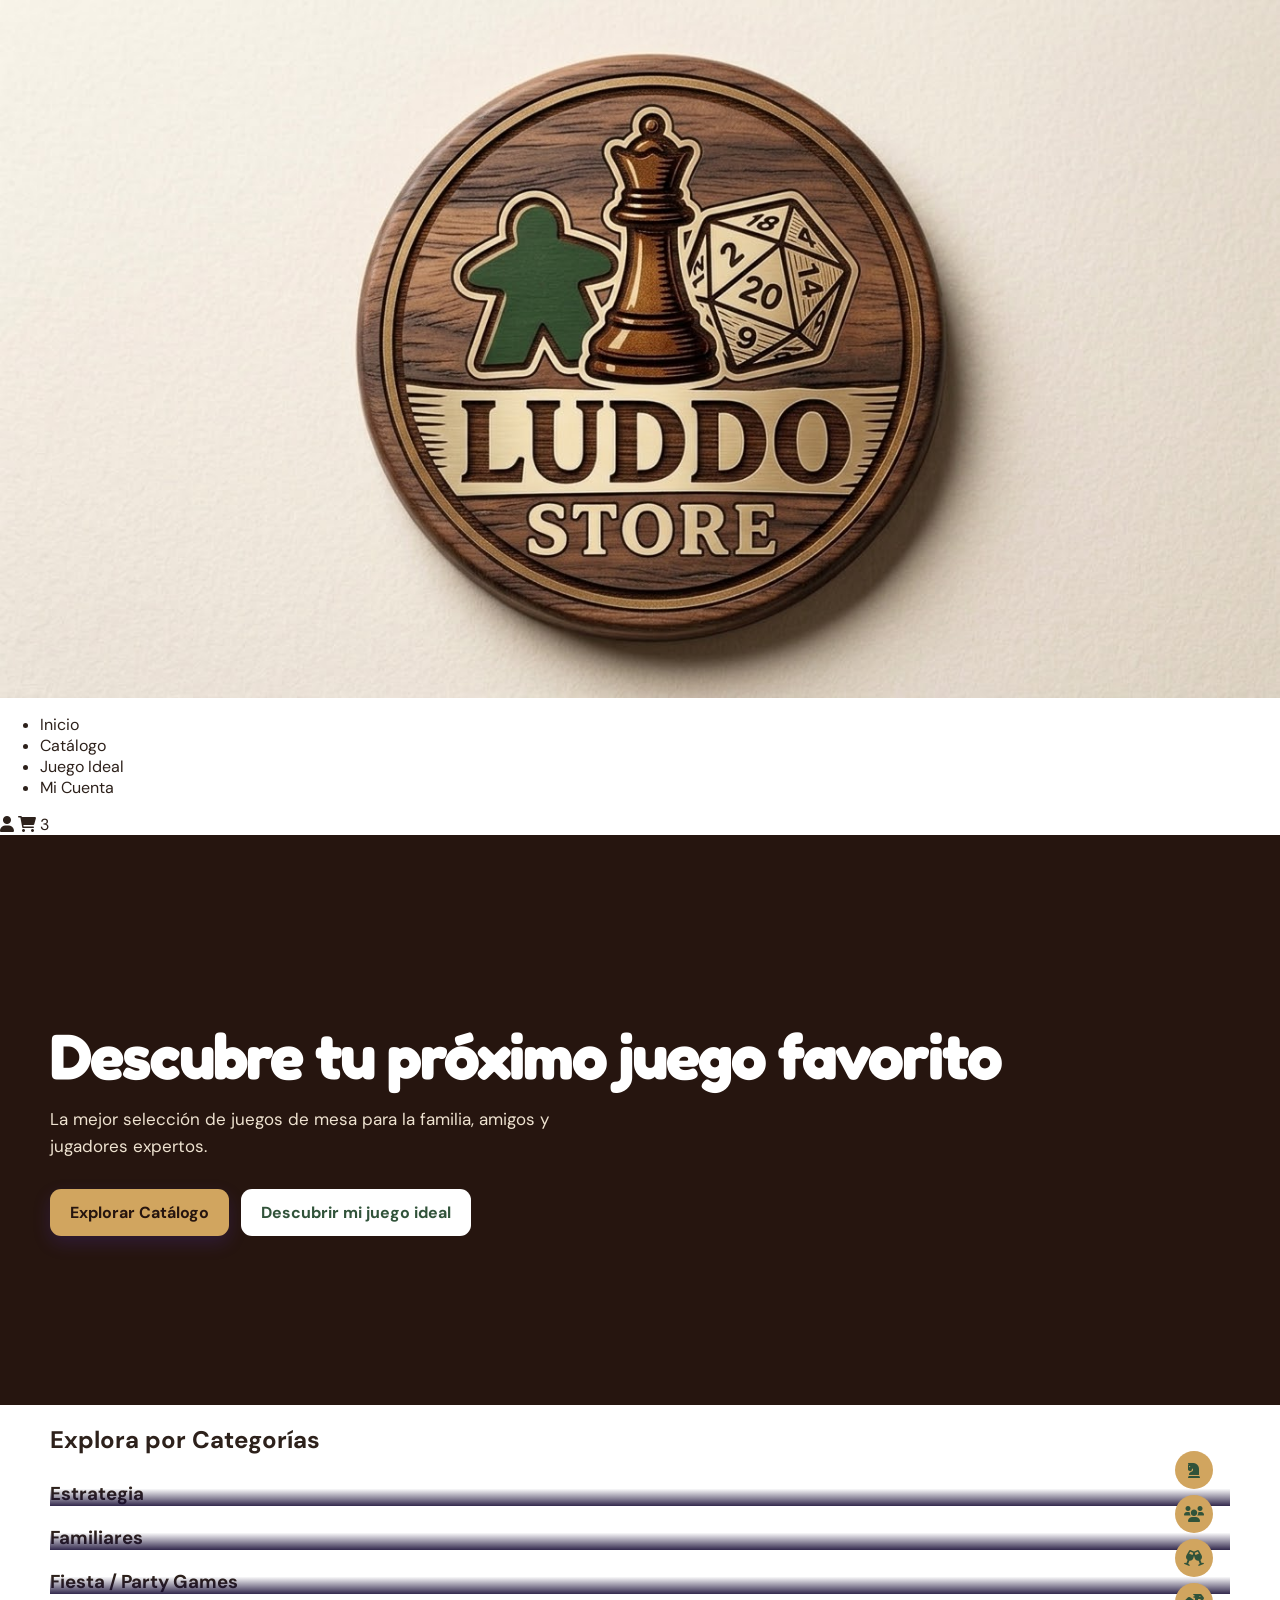
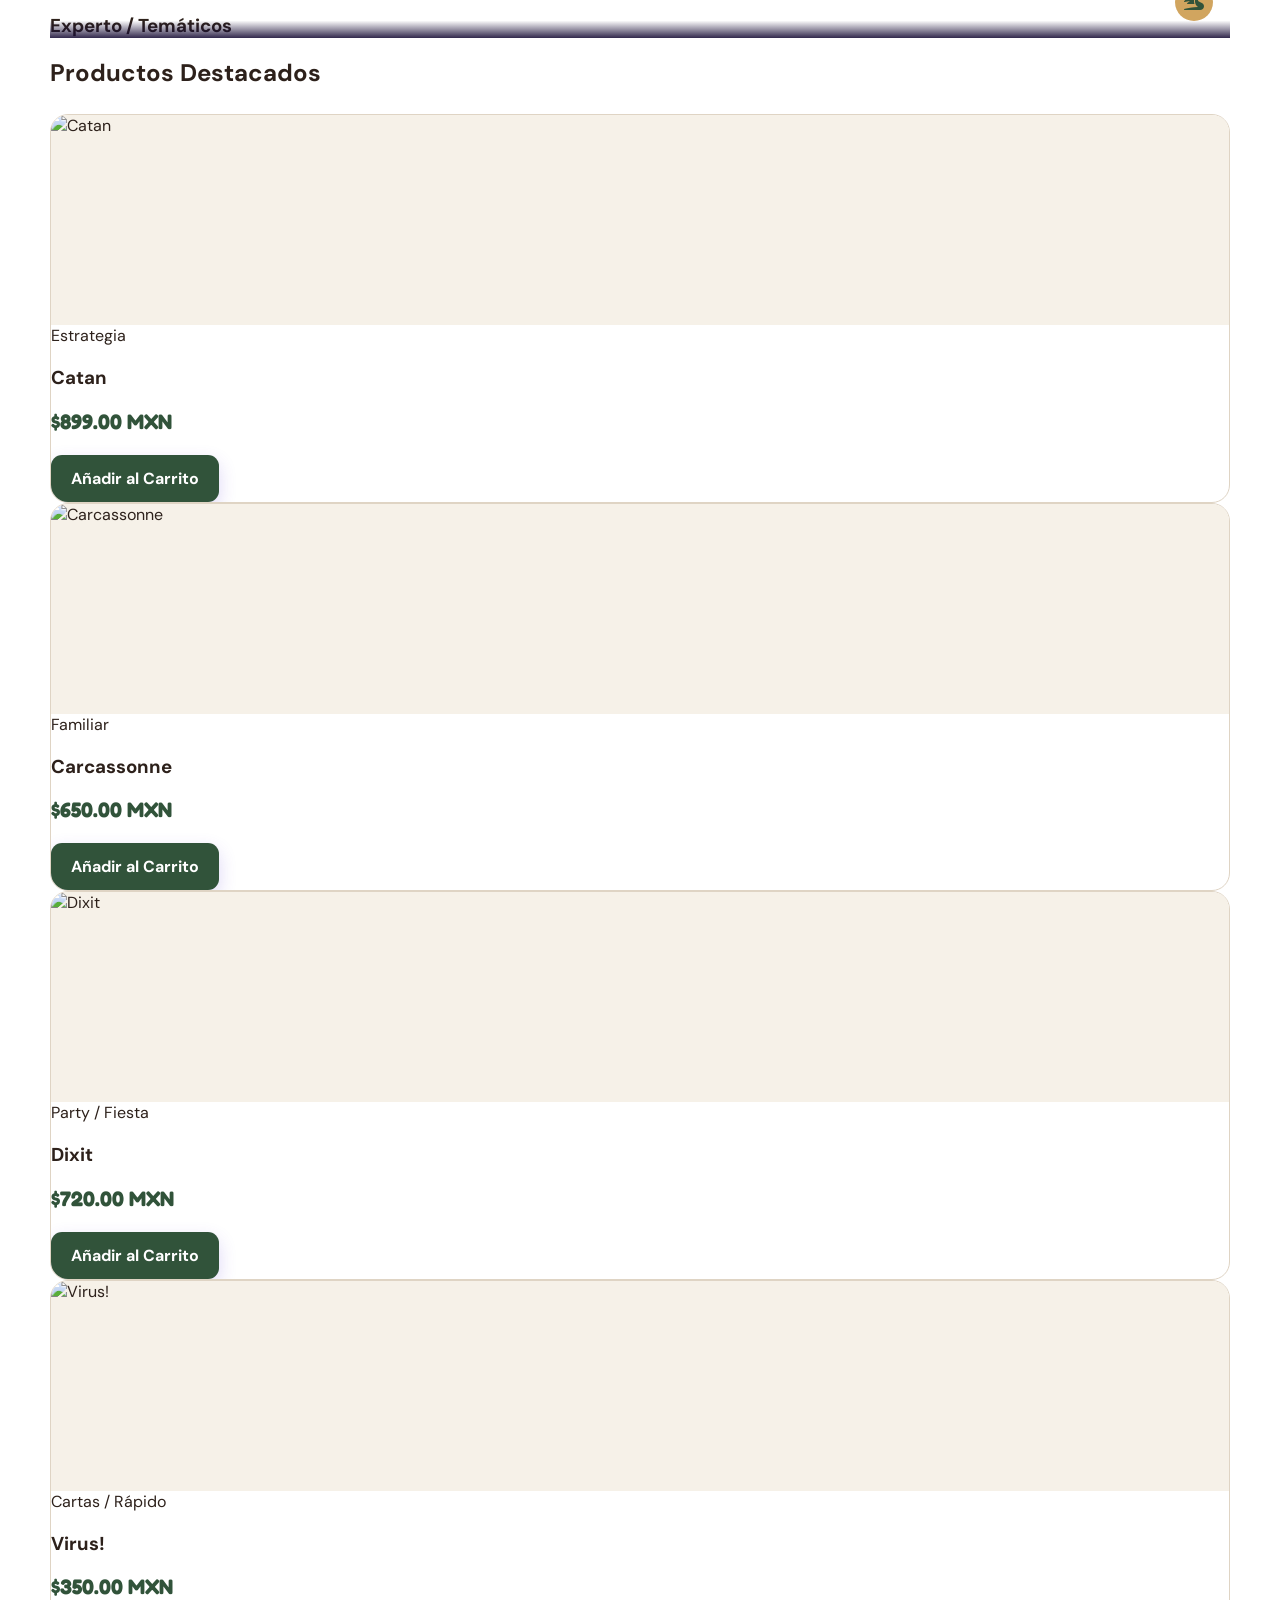
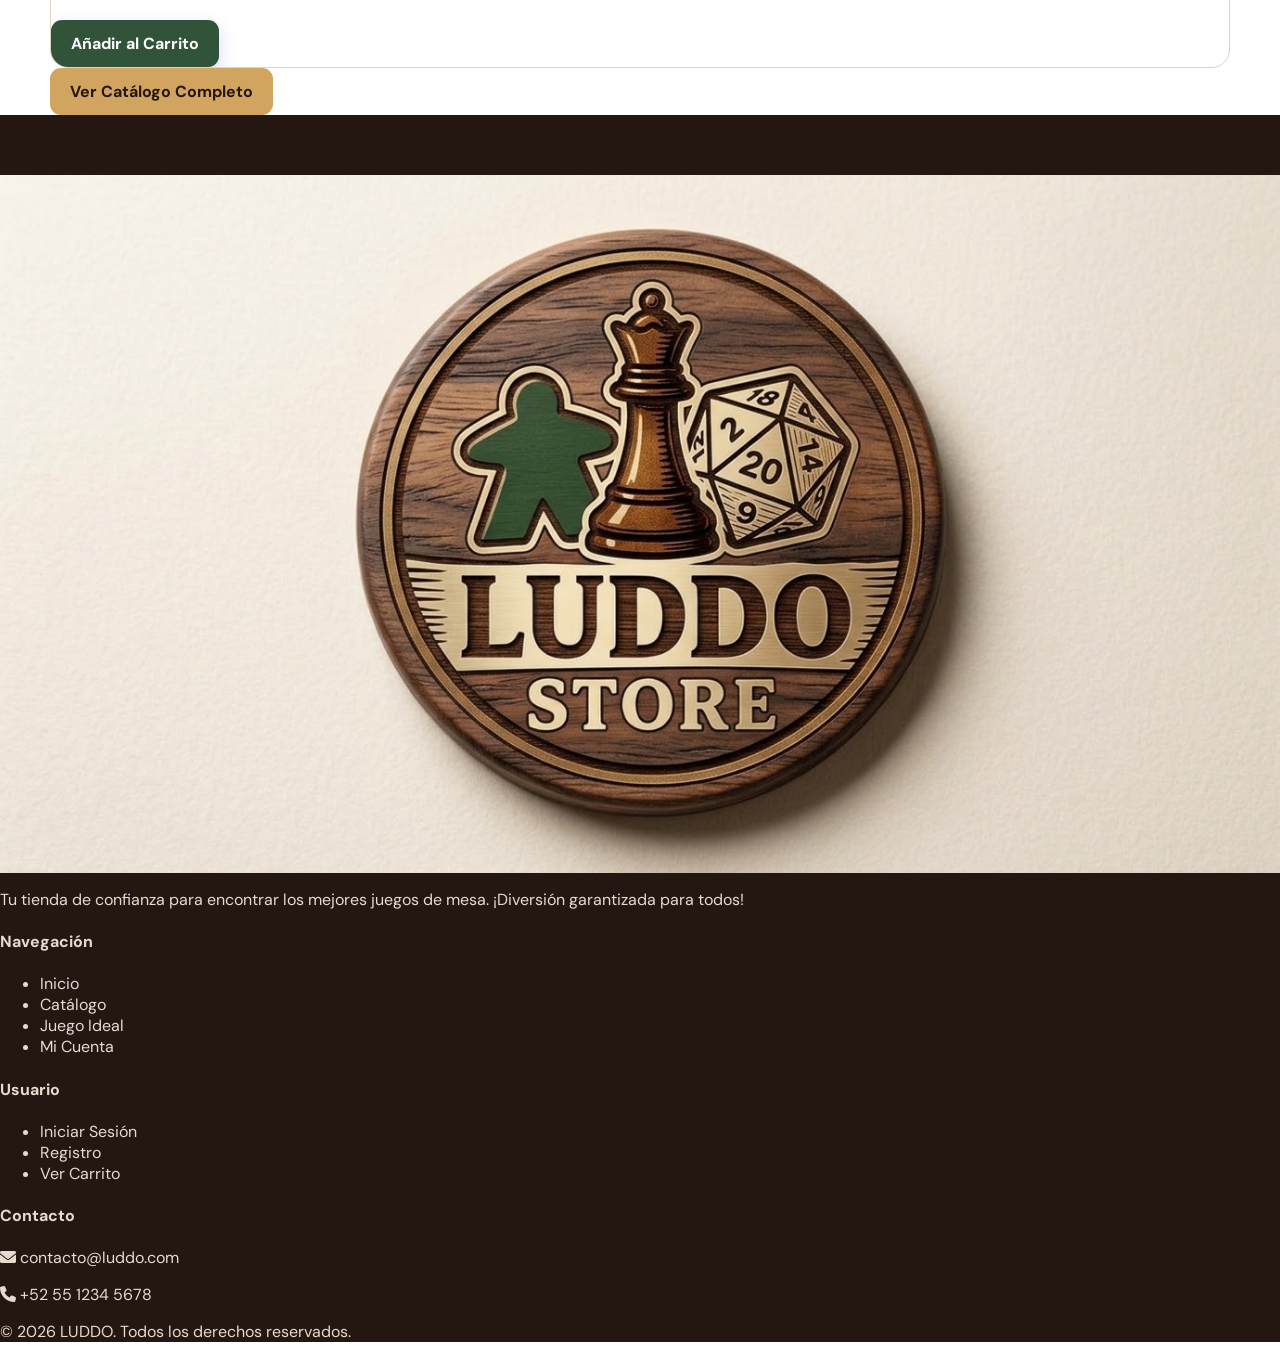
==== commit f422fec3: "navegacionypaginaprincipal" ====
--- a/index.html
+++ b/index.html
@@ -1,183 +1,179 @@
-<!doctype html>
+<!DOCTYPE html>
 <html lang="es">
-  <head>
-    <meta charset="utf-8" />
-    <meta name="viewport" content="width=device-width,initial-scale=1" />
-    <title>Inicio | Luddo Store</title>
-    <link rel="stylesheet" href="styles.css" />
-  </head>
-  <body>
-    <div class="topbar">
-      Envío gratis en compras mayores a $999 MXN <span>•</span> Compra segura y
-      protegida
-    </div>
-    <header class="header">
-      <div class="header-main">
-        <a class="logo" href="index.html" aria-label="Luddo Store"
-          ><span class="logo-image"
-            ><img src="assets/logo.png" alt="Luddo Store" /></span
-        ></a>
-        <form class="search" role="search">
-          <span>⌕</span
-          ><input
-            type="search"
-            name="q"
-            placeholder="¿Qué juego estás buscando?"
-            aria-label="Buscar juegos"
-          /><button type="button">Buscar</button>
-        </form>
-        <div class="header-actions">
-          <a href="login.html">♙<span>Mi cuenta</span></a
-          ><a href="carrito.html">🛒<span>Carrito</span></a>
+<head>
+    <meta charset="UTF-8">
+    <meta name="viewport" content="width=device-width, initial-scale=1.0">
+    <title>LUDDO - Tu Tienda de Juegos de Mesa</title>
+    <link rel="stylesheet" href="styles.css">
+    <!-- FontAwesome para iconos -->
+    <link rel="stylesheet" href="https://cdnjs.cloudflare.com/ajax/libs/font-awesome/6.0.0/css/all.min.css">
+</head>
+<body>
+
+    <!-- NAV BAR -->
+    <nav class="navbar">
+        <div class="nav-container">
+            <a href="index.html" class="logo">
+                <img src="assets/logo.png" alt="LUDDO Logo">
+            </a>
+            
+            <ul class="nav-links">
+                <li><a href="index.html" class="active">Inicio</a></li>
+                <li><a href="catalogo.html">Catálogo</a></li>
+                <li><a href="juego-ideal.html">Juego Ideal</a></li>
+                <li><a href="cuenta.html">Mi Cuenta</a></li>
+            </ul>
+
+            <div class="nav-icons">
+                <a href="login.html" title="Iniciar Sesión / Registro"><i class="fas fa-user"></i></a>
+                <a href="carrito.html" class="cart-icon" title="Carrito de Compras">
+                    <i class="fas fa-shopping-cart"></i>
+                    <span class="badge">3</span>
+                </a>
+            </div>
         </div>
-      </div>
-      <nav>
-        <a href="index.html">Inicio</a><a href="catalogo.html">Catálogo</a
-        ><a href="catalogo.html">Juegos de mesa</a
-        ><a href="catalogo.html">Rompecabezas</a
-        ><a href="catalogo.html">Ofertas</a
-        ><a href="cuenta.html">Mis pedidos</a>
-      </nav>
+    </nav>
+
+    <!-- HERO SECTION -->
+    <header class="hero">
+        <div class="hero-content">
+            <h1>Descubre tu próximo juego favorito</h1>
+            <p>La mejor selección de juegos de mesa para la familia, amigos y jugadores expertos.</p>
+            <div class="hero-buttons">
+                <a href="catalogo.html" class="btn btn-primary">Explorar Catálogo</a>
+                <a href="juego-ideal.html" class="btn btn-secondary">Descubrir mi juego ideal</a>
+            </div>
+        </div>
     </header>
-    <main>
-      <section
-        class="hero-static"
-        style="
-          background-image:
-            linear-gradient(
-              90deg,
-              rgba(36, 20, 14, 0.97),
-              rgba(49, 83, 58, 0.86) 45%,
-              rgba(38, 21, 15, 0.12)
-            ),
-            url(&quot;https://images.unsplash.com/photo-1629760946220-5693ee4c46ac?auto=format&fit=crop&w=1100&q=85&quot;);
-        "
-      >
-        <div class="container">
-          <span class="pill">LA DIVERSIÓN COMIENZA AQUÍ</span>
-          <h1>
-            Tu próxima aventura
-            <span style="color: #d1a55f">empieza jugando.</span>
-          </h1>
-          <p>
-            Descubre juegos de mesa, rompecabezas y nuevas formas de compartir
-            grandes momentos.
-          </p>
-          <div class="detail-actions">
-            <a class="btn btn-secondary" href="catalogo.html"
-              >Explorar catálogo →</a
-            >
-          </div>
+
+    <!-- CATEGORÍAS DESTACADAS -->
+    <section class="container categories-section">
+        <h2 class="section-title">Explora por Categorías</h2>
+        <div class="categories-grid">
+            <a href="catalogo.html" class="category-card">
+                <i class="fas fa-chess-knight"></i>
+                <h3>Estrategia</h3>
+            </a>
+            <a href="catalogo.html" class="category-card">
+                <i class="fas fa-users"></i>
+                <h3>Familiares</h3>
+            </a>
+            <a href="catalogo.html" class="category-card">
+                <i class="fas fa-glass-cheers"></i>
+                <h3>Fiesta / Party Games</h3>
+            </a>
+            <a href="catalogo.html" class="category-card">
+                <i class="fas fa-dragon"></i>
+                <h3>Experto / Temáticos</h3>
+            </a>
         </div>
-      </section>
-      <section class="container home-block">
-        <span class="eyebrow">EXPLORA</span>
-        <h2>Juega a tu manera</h2>
-        <div class="tiles">
-          <a
-            class="tile"
-            href="catalogo.html"
-            style="
-              background-image:
-                linear-gradient(
-                  0deg,
-                  rgba(27, 19, 15, 0.84),
-                  rgba(27, 19, 15, 0.07)
-                ),
-                url(&quot;https://images.unsplash.com/photo-1606167668584-78701c57f13d?auto=format&fit=crop&w=1100&q=85&quot;);
-            "
-            >Juegos de mesa</a
-          ><a
-            class="tile"
-            href="catalogo.html"
-            style="
-              background-image:
-                linear-gradient(
-                  0deg,
-                  rgba(27, 19, 15, 0.84),
-                  rgba(27, 19, 15, 0.07)
-                ),
-                url(&quot;https://images.unsplash.com/photo-1706589398281-25f3563b3253?auto=format&fit=crop&w=1100&q=85&quot;);
-            "
-            >Rompecabezas</a
-          ><a
-            class="tile"
-            href="catalogo.html"
-            style="
-              background-image:
-                linear-gradient(
-                  0deg,
-                  rgba(27, 19, 15, 0.84),
-                  rgba(27, 19, 15, 0.07)
-                ),
-                url(&quot;https://images.unsplash.com/photo-1695480542225-bc22cac128d0?auto=format&fit=crop&w=1100&q=85&quot;);
-            "
-            >Estrategia</a
-          ><a
-            class="tile"
-            href="catalogo.html"
-            style="
-              background-image:
-                linear-gradient(
-                  0deg,
-                  rgba(27, 19, 15, 0.84),
-                  rgba(27, 19, 15, 0.07)
-                ),
-                url(&quot;https://images.unsplash.com/photo-1611891487122-207579d67d98?auto=format&fit=crop&w=1100&q=85&quot;);
-            "
-            >Educativos</a
-          >
+    </section>
+
+    <!-- PRODUCTOS DESTACADOS -->
+    <section class="container featured-section">
+        <h2 class="section-title">Productos Destacados</h2>
+        <div class="products-grid">
+            
+            <!-- Producto 1 -->
+            <div class="product-card">
+                <a href="detalle.html">
+                    <div class="product-image">
+                        <img src="https://images.unsplash.com/photo-1610890716171-6b1bb98ffd09?auto=format&fit=crop&q=80&w=400" alt="Catan">
+                    </div>
+                </a>
+                <div class="product-info">
+                    <span class="category-tag">Estrategia</span>
+                    <h3><a href="detalle.html">Catan</a></h3>
+                    <p class="price">$899.00 MXN</p>
+                    <a href="carrito.html" class="btn btn-primary btn-block">Añadir al Carrito</a>
+                </div>
+            </div>
+
+            <!-- Producto 2 -->
+            <div class="product-card">
+                <a href="detalle.html">
+                    <div class="product-image">
+                        <img src="https://images.unsplash.com/photo-1632501641765-e568d28b0015?auto=format&fit=crop&q=80&w=400" alt="Carcassonne">
+                    </div>
+                </a>
+                <div class="product-info">
+                    <span class="category-tag">Familiar</span>
+                    <h3><a href="detalle.html">Carcassonne</a></h3>
+                    <p class="price">$650.00 MXN</p>
+                    <a href="carrito.html" class="btn btn-primary btn-block">Añadir al Carrito</a>
+                </div>
+            </div>
+
+            <!-- Producto 3 -->
+            <div class="product-card">
+                <a href="detalle.html">
+                    <div class="product-image">
+                        <img src="https://images.unsplash.com/photo-1606167668584-78701c57f13d?auto=format&fit=crop&q=80&w=400" alt="Dixit">
+                    </div>
+                </a>
+                <div class="product-info">
+                    <span class="category-tag">Party / Fiesta</span>
+                    <h3><a href="detalle.html">Dixit</a></h3>
+                    <p class="price">$720.00 MXN</p>
+                    <a href="carrito.html" class="btn btn-primary btn-block">Añadir al Carrito</a>
+                </div>
+            </div>
+
+            <!-- Producto 4 -->
+            <div class="product-card">
+                <a href="detalle.html">
+                    <div class="product-image">
+                        <img src="https://images.unsplash.com/photo-1563941433-b6a0946f79d8?auto=format&fit=crop&q=80&w=400" alt="Virus!">
+                    </div>
+                </a>
+                <div class="product-info">
+                    <span class="category-tag">Cartas / Rápido</span>
+                    <h3><a href="detalle.html">Virus!</a></h3>
+                    <p class="price">$350.00 MXN</p>
+                    <a href="carrito.html" class="btn btn-primary btn-block">Añadir al Carrito</a>
+                </div>
+            </div>
+
         </div>
-      </section>
-      <section class="container home-block">
-        <span class="eyebrow">CATÁLOGO</span>
-        <h2>Los favoritos de la comunidad</h2>
-        <div
-          class="visual-gallery"
-          aria-label="Fotografías ilustrativas de juegos"
-        >
-          <div class="visual-photo">
-            <img
-              src="https://images.unsplash.com/photo-1629760946220-5693ee4c46ac?auto=format&fit=crop&w=1100&q=85"
-              alt="Fotografía ilustrativa de juegos de mesa"
-              loading="lazy"
-            />
-          </div>
-          <div class="visual-photo">
-            <img
-              src="https://images.unsplash.com/photo-1506954673998-b077f05b13c7?auto=format&fit=crop&w=1100&q=85"
-              alt="Fotografía ilustrativa de juegos de mesa"
-              loading="lazy"
-            />
-          </div>
-          <div class="visual-photo">
-            <img
-              src="https://images.unsplash.com/photo-1529699211952-734e80c4d42b?auto=format&fit=crop&w=1100&q=85"
-              alt="Fotografía ilustrativa de juegos de mesa"
-              loading="lazy"
-            />
-          </div>
-          <div class="visual-photo">
-            <img
-              src="https://images.unsplash.com/photo-1706589398281-25f3563b3253?auto=format&fit=crop&w=1100&q=85"
-              alt="Fotografía ilustrativa de juegos de mesa"
-              loading="lazy"
-            />
-          </div>
+        <div class="text-center margin-top">
+            <a href="catalogo.html" class="btn btn-secondary">Ver Catálogo Completo</a>
         </div>
-      </section>
-    </main>
-    <footer class="footer-static">
-      <div class="container footer-inner">
-        <div>
-          <strong>LUDDO STORE</strong>
-          <p>La diversión comienza aquí.</p>
+    </section>
+
+    <!-- FOOTER -->
+    <footer class="footer">
+        <div class="footer-container">
+            <div class="footer-col">
+                <img src="assets/logo.png" alt="LUDDO Logo" class="footer-logo">
+                <p>Tu tienda de confianza para encontrar los mejores juegos de mesa. ¡Diversión garantizada para todos!</p>
+            </div>
+            <div class="footer-col">
+                <h4>Navegación</h4>
+                <ul>
+                    <li><a href="index.html">Inicio</a></li>
+                    <li><a href="catalogo.html">Catálogo</a></li>
+                    <li><a href="juego-ideal.html">Juego Ideal</a></li>
+                    <li><a href="cuenta.html">Mi Cuenta</a></li>
+                </ul>
+            </div>
+            <div class="footer-col">
+                <h4>Usuario</h4>
+                <ul>
+                    <li><a href="login.html">Iniciar Sesión</a></li>
+                    <li><a href="registro.html">Registro</a></li>
+                    <li><a href="carrito.html">Ver Carrito</a></li>
+                </ul>
+            </div>
+            <div class="footer-col">
+                <h4>Contacto</h4>
+                <p><i class="fas fa-envelope"></i> contacto@luddo.com</p>
+                <p><i class="fas fa-phone"></i> +52 55 1234 5678</p>
+            </div>
         </div>
-        <div>
-          <a href="catalogo.html">Catálogo</a
-          ><a href="cuenta.html">Mis pedidos</a><a href="login.html">Acceder</a>
+        <div class="footer-bottom">
+            <p>&copy; 2026 LUDDO. Todos los derechos reservados.</p>
         </div>
-      </div>
     </footer>
-  </body>
-</html>
+
+</body>
+</html>
--- a/styles.css
+++ b/styles.css
@@ -2869,24 +2869,27 @@
     height: 145px;
   }
 }
+/* PRODUCTOS DEL CARRITO */
+.cart-producto {
+  display: flex;
+  flex-direction: column;
+  gap: 12px;
+  padding: 20px 0;
+  border-bottom: 1px solid #ddd;
+}
 
-.form-stack .check-opcion {
-  display: flex;
-  flex-direction: row;
-  align-items: center;
-  justify-content: flex-start;
-  gap: 8px;
-  width: 100%;
+.cart-producto h3 {
+  margin: 0;
 }
 
-.form-stack .check-opcion input[type="checkbox"] {
-  width: 16px;
-  height: 16px;
+.cart-producto p {
   margin: 0;
-  padding: 0;
-  flex: 0 0 auto;
 }
 
-.form-stack .check-opcion span {
-  display: inline;
-}+.cart-producto input {
+  width: 90px;
+}
+
+.cart-producto button {
+  align-self: flex-start;
+}
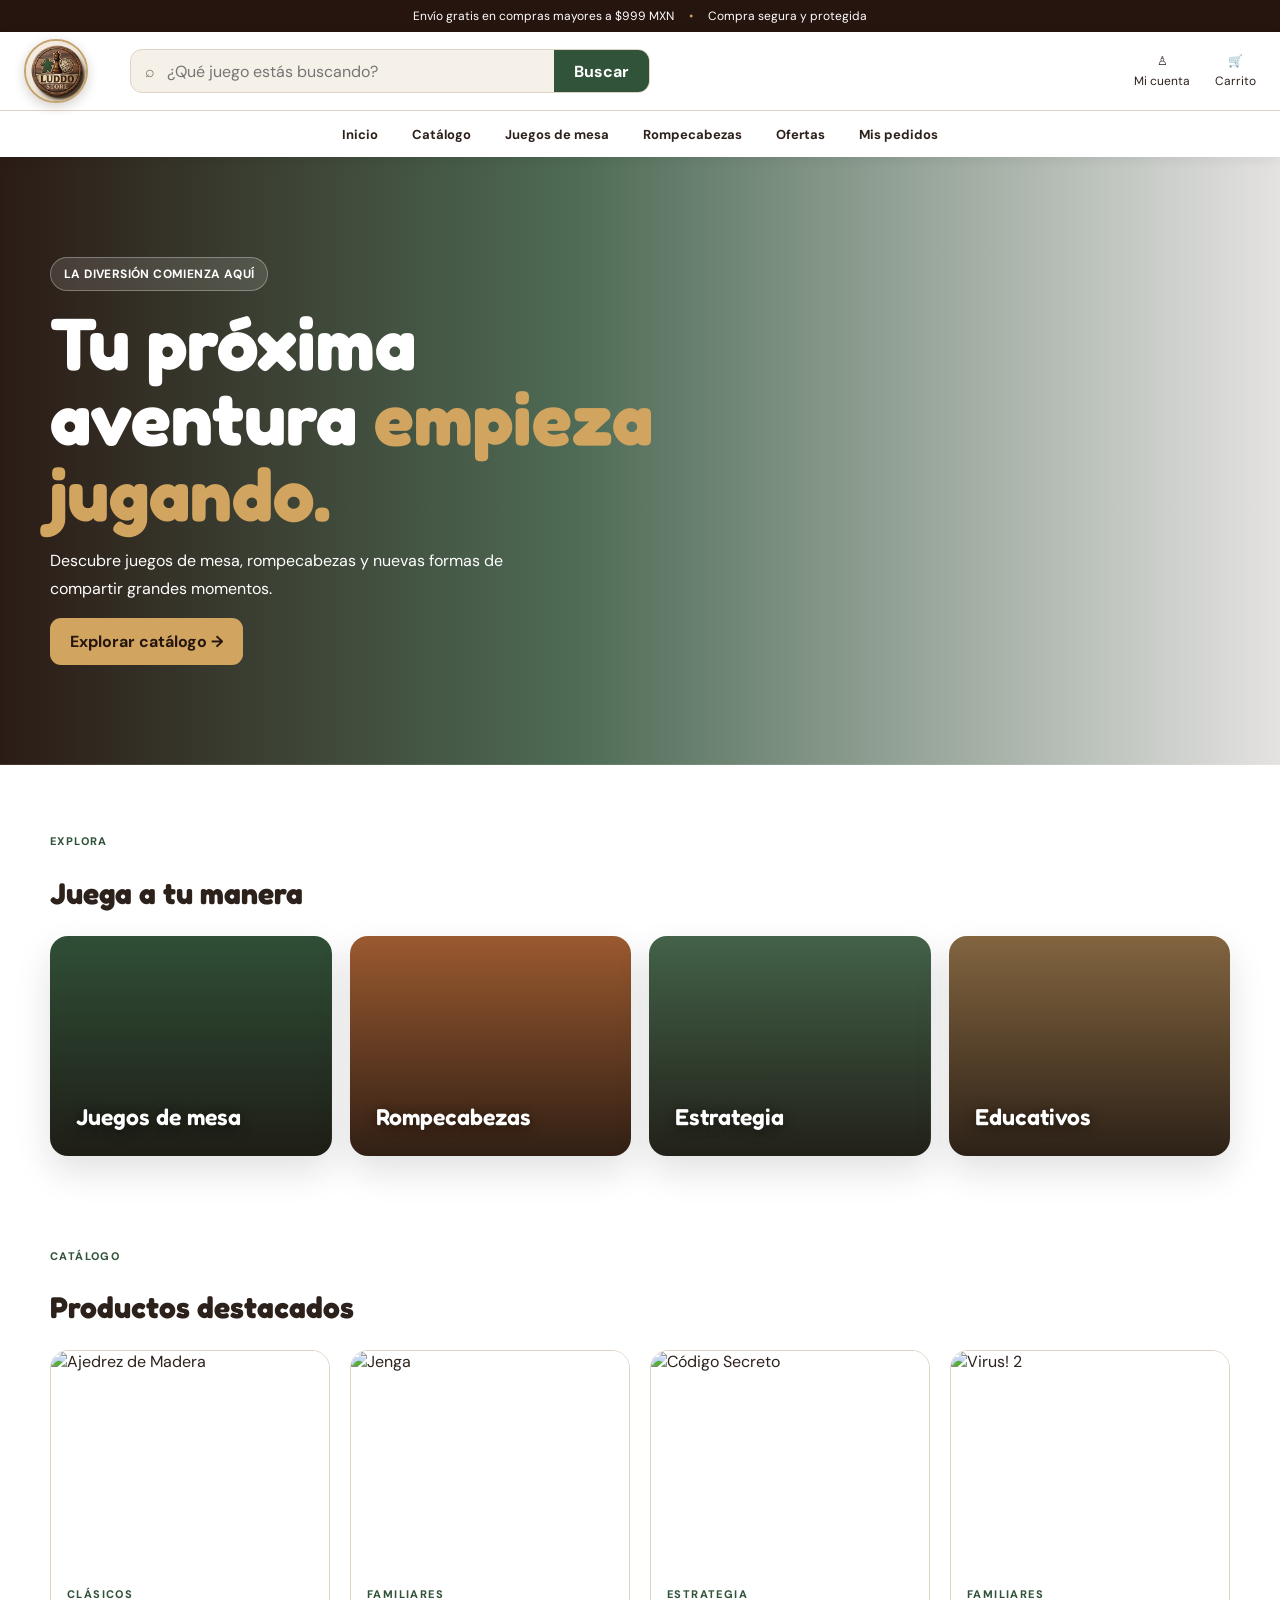
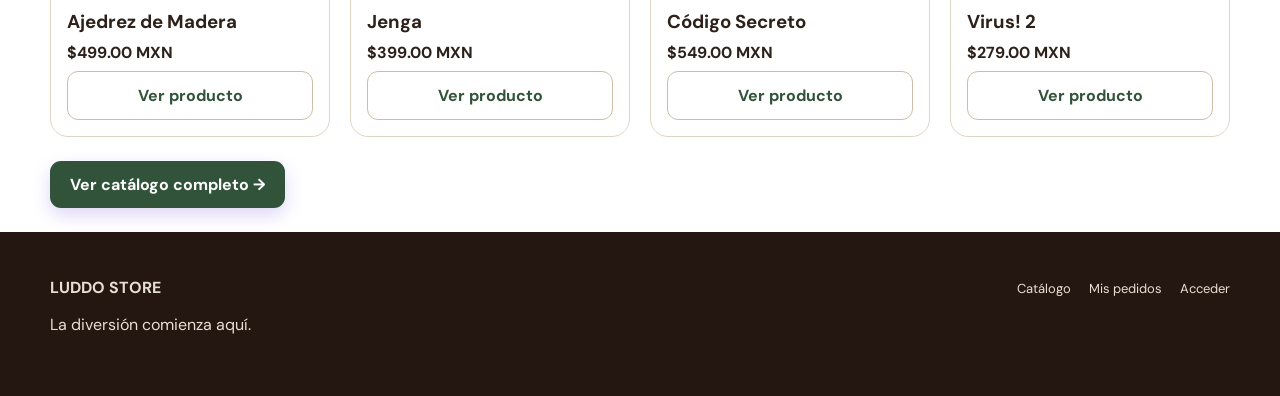
==== commit 7a618c96: "Integrar productos destacados en pagina principal" ====
--- a/index.html
+++ b/index.html
@@ -1,179 +1,222 @@
-<!DOCTYPE html>
+<!doctype html>
 <html lang="es">
-<head>
-    <meta charset="UTF-8">
-    <meta name="viewport" content="width=device-width, initial-scale=1.0">
-    <title>LUDDO - Tu Tienda de Juegos de Mesa</title>
-    <link rel="stylesheet" href="styles.css">
-    <!-- FontAwesome para iconos -->
-    <link rel="stylesheet" href="https://cdnjs.cloudflare.com/ajax/libs/font-awesome/6.0.0/css/all.min.css">
-</head>
-<body>
-
-    <!-- NAV BAR -->
-    <nav class="navbar">
-        <div class="nav-container">
-            <a href="index.html" class="logo">
-                <img src="assets/logo.png" alt="LUDDO Logo">
-            </a>
-            
-            <ul class="nav-links">
-                <li><a href="index.html" class="active">Inicio</a></li>
-                <li><a href="catalogo.html">Catálogo</a></li>
-                <li><a href="juego-ideal.html">Juego Ideal</a></li>
-                <li><a href="cuenta.html">Mi Cuenta</a></li>
-            </ul>
-
-            <div class="nav-icons">
-                <a href="login.html" title="Iniciar Sesión / Registro"><i class="fas fa-user"></i></a>
-                <a href="carrito.html" class="cart-icon" title="Carrito de Compras">
-                    <i class="fas fa-shopping-cart"></i>
-                    <span class="badge">3</span>
-                </a>
-            </div>
-        </div>
-    </nav>
-
-    <!-- HERO SECTION -->
-    <header class="hero">
-        <div class="hero-content">
-            <h1>Descubre tu próximo juego favorito</h1>
-            <p>La mejor selección de juegos de mesa para la familia, amigos y jugadores expertos.</p>
-            <div class="hero-buttons">
-                <a href="catalogo.html" class="btn btn-primary">Explorar Catálogo</a>
-                <a href="juego-ideal.html" class="btn btn-secondary">Descubrir mi juego ideal</a>
-            </div>
-        </div>
+  <head>
+    <meta charset="utf-8" />
+    <meta name="viewport" content="width=device-width,initial-scale=1" />
+    <title>Inicio | Luddo Store</title>
+    <link rel="stylesheet" href="styles.css" />
+  </head>
+  <body>
+    <div class="topbar">
+      Envío gratis en compras mayores a $999 MXN <span>•</span> Compra segura y
+      protegida
+    </div>
+    <header class="header">
+      <div class="header-main">
+        <a class="logo" href="index.html" aria-label="Luddo Store"
+          ><span class="logo-image"
+            ><img src="assets/logo.png" alt="Luddo Store" /></span
+        ></a>
+        <form class="search" role="search">
+          <span>⌕</span
+          ><input
+            type="search"
+            name="q"
+            placeholder="¿Qué juego estás buscando?"
+            aria-label="Buscar juegos"
+          /><button type="button">Buscar</button>
+        </form>
+        <div class="header-actions">
+          <a href="login.html">♙<span>Mi cuenta</span></a
+          ><a href="carrito.html">🛒<span>Carrito</span></a>
+        </div>
+      </div>
+      <nav>
+        <a href="index.html">Inicio</a><a href="catalogo.html">Catálogo</a
+        ><a href="catalogo.html">Juegos de mesa</a
+        ><a href="catalogo.html">Rompecabezas</a
+        ><a href="catalogo.html">Ofertas</a
+        ><a href="cuenta.html">Mis pedidos</a>
+      </nav>
     </header>
-
-    <!-- CATEGORÍAS DESTACADAS -->
-    <section class="container categories-section">
-        <h2 class="section-title">Explora por Categorías</h2>
-        <div class="categories-grid">
-            <a href="catalogo.html" class="category-card">
-                <i class="fas fa-chess-knight"></i>
-                <h3>Estrategia</h3>
-            </a>
-            <a href="catalogo.html" class="category-card">
-                <i class="fas fa-users"></i>
-                <h3>Familiares</h3>
-            </a>
-            <a href="catalogo.html" class="category-card">
-                <i class="fas fa-glass-cheers"></i>
-                <h3>Fiesta / Party Games</h3>
-            </a>
-            <a href="catalogo.html" class="category-card">
-                <i class="fas fa-dragon"></i>
-                <h3>Experto / Temáticos</h3>
-            </a>
-        </div>
-    </section>
-
-    <!-- PRODUCTOS DESTACADOS -->
-    <section class="container featured-section">
-        <h2 class="section-title">Productos Destacados</h2>
-        <div class="products-grid">
-            
-            <!-- Producto 1 -->
-            <div class="product-card">
-                <a href="detalle.html">
-                    <div class="product-image">
-                        <img src="https://images.unsplash.com/photo-1610890716171-6b1bb98ffd09?auto=format&fit=crop&q=80&w=400" alt="Catan">
-                    </div>
-                </a>
-                <div class="product-info">
-                    <span class="category-tag">Estrategia</span>
-                    <h3><a href="detalle.html">Catan</a></h3>
-                    <p class="price">$899.00 MXN</p>
-                    <a href="carrito.html" class="btn btn-primary btn-block">Añadir al Carrito</a>
-                </div>
-            </div>
-
-            <!-- Producto 2 -->
-            <div class="product-card">
-                <a href="detalle.html">
-                    <div class="product-image">
-                        <img src="https://images.unsplash.com/photo-1632501641765-e568d28b0015?auto=format&fit=crop&q=80&w=400" alt="Carcassonne">
-                    </div>
-                </a>
-                <div class="product-info">
-                    <span class="category-tag">Familiar</span>
-                    <h3><a href="detalle.html">Carcassonne</a></h3>
-                    <p class="price">$650.00 MXN</p>
-                    <a href="carrito.html" class="btn btn-primary btn-block">Añadir al Carrito</a>
-                </div>
-            </div>
-
-            <!-- Producto 3 -->
-            <div class="product-card">
-                <a href="detalle.html">
-                    <div class="product-image">
-                        <img src="https://images.unsplash.com/photo-1606167668584-78701c57f13d?auto=format&fit=crop&q=80&w=400" alt="Dixit">
-                    </div>
-                </a>
-                <div class="product-info">
-                    <span class="category-tag">Party / Fiesta</span>
-                    <h3><a href="detalle.html">Dixit</a></h3>
-                    <p class="price">$720.00 MXN</p>
-                    <a href="carrito.html" class="btn btn-primary btn-block">Añadir al Carrito</a>
-                </div>
-            </div>
-
-            <!-- Producto 4 -->
-            <div class="product-card">
-                <a href="detalle.html">
-                    <div class="product-image">
-                        <img src="https://images.unsplash.com/photo-1563941433-b6a0946f79d8?auto=format&fit=crop&q=80&w=400" alt="Virus!">
-                    </div>
-                </a>
-                <div class="product-info">
-                    <span class="category-tag">Cartas / Rápido</span>
-                    <h3><a href="detalle.html">Virus!</a></h3>
-                    <p class="price">$350.00 MXN</p>
-                    <a href="carrito.html" class="btn btn-primary btn-block">Añadir al Carrito</a>
-                </div>
-            </div>
-
-        </div>
-        <div class="text-center margin-top">
-            <a href="catalogo.html" class="btn btn-secondary">Ver Catálogo Completo</a>
-        </div>
-    </section>
-
-    <!-- FOOTER -->
-    <footer class="footer">
-        <div class="footer-container">
-            <div class="footer-col">
-                <img src="assets/logo.png" alt="LUDDO Logo" class="footer-logo">
-                <p>Tu tienda de confianza para encontrar los mejores juegos de mesa. ¡Diversión garantizada para todos!</p>
-            </div>
-            <div class="footer-col">
-                <h4>Navegación</h4>
-                <ul>
-                    <li><a href="index.html">Inicio</a></li>
-                    <li><a href="catalogo.html">Catálogo</a></li>
-                    <li><a href="juego-ideal.html">Juego Ideal</a></li>
-                    <li><a href="cuenta.html">Mi Cuenta</a></li>
-                </ul>
-            </div>
-            <div class="footer-col">
-                <h4>Usuario</h4>
-                <ul>
-                    <li><a href="login.html">Iniciar Sesión</a></li>
-                    <li><a href="registro.html">Registro</a></li>
-                    <li><a href="carrito.html">Ver Carrito</a></li>
-                </ul>
-            </div>
-            <div class="footer-col">
-                <h4>Contacto</h4>
-                <p><i class="fas fa-envelope"></i> contacto@luddo.com</p>
-                <p><i class="fas fa-phone"></i> +52 55 1234 5678</p>
-            </div>
-        </div>
-        <div class="footer-bottom">
-            <p>&copy; 2026 LUDDO. Todos los derechos reservados.</p>
-        </div>
+    <main>
+      <section
+        class="hero-static"
+        style="
+          background-image:
+            linear-gradient(
+              90deg,
+              rgba(36, 20, 14, 0.97),
+              rgba(49, 83, 58, 0.86) 45%,
+              rgba(38, 21, 15, 0.12)
+            ),
+            url(&quot;https://images.unsplash.com/photo-1629760946220-5693ee4c46ac?auto=format&fit=crop&w=1100&q=85&quot;);
+        "
+      >
+        <div class="container">
+          <span class="pill">LA DIVERSIÓN COMIENZA AQUÍ</span>
+          <h1>
+            Tu próxima aventura
+            <span style="color: #d1a55f">empieza jugando.</span>
+          </h1>
+          <p>
+            Descubre juegos de mesa, rompecabezas y nuevas formas de compartir
+            grandes momentos.
+          </p>
+          <div class="detail-actions">
+            <a class="btn btn-secondary" href="catalogo.html"
+              >Explorar catálogo →</a
+            >
+          </div>
+        </div>
+      </section>
+      <section class="container home-block">
+        <span class="eyebrow">EXPLORA</span>
+        <h2>Juega a tu manera</h2>
+        <div class="tiles">
+          <a
+            class="tile"
+            href="catalogo.html"
+            style="
+              background-image:
+                linear-gradient(
+                  0deg,
+                  rgba(27, 19, 15, 0.84),
+                  rgba(27, 19, 15, 0.07)
+                ),
+                url(&quot;https://images.unsplash.com/photo-1606167668584-78701c57f13d?auto=format&fit=crop&w=1100&q=85&quot;);
+            "
+            >Juegos de mesa</a
+          ><a
+            class="tile"
+            href="catalogo.html"
+            style="
+              background-image:
+                linear-gradient(
+                  0deg,
+                  rgba(27, 19, 15, 0.84),
+                  rgba(27, 19, 15, 0.07)
+                ),
+                url(&quot;https://images.unsplash.com/photo-1706589398281-25f3563b3253?auto=format&fit=crop&w=1100&q=85&quot;);
+            "
+            >Rompecabezas</a
+          ><a
+            class="tile"
+            href="catalogo.html"
+            style="
+              background-image:
+                linear-gradient(
+                  0deg,
+                  rgba(27, 19, 15, 0.84),
+                  rgba(27, 19, 15, 0.07)
+                ),
+                url(&quot;https://images.unsplash.com/photo-1695480542225-bc22cac128d0?auto=format&fit=crop&w=1100&q=85&quot;);
+            "
+            >Estrategia</a
+          ><a
+            class="tile"
+            href="catalogo.html"
+            style="
+              background-image:
+                linear-gradient(
+                  0deg,
+                  rgba(27, 19, 15, 0.84),
+                  rgba(27, 19, 15, 0.07)
+                ),
+                url(&quot;https://images.unsplash.com/photo-1611891487122-207579d67d98?auto=format&fit=crop&w=1100&q=85&quot;);
+            "
+            >Educativos</a
+          >
+        </div>
+      </section>
+      <section class="container home-block">
+        <span class="eyebrow">CATÁLOGO</span>
+        <h2>Productos destacados</h2>
+
+        <div class="product-grid">
+          <article class="product-card">
+            <img
+              src="https://i.pinimg.com/originals/95/df/89/95df89d280b9fc2fecc61c4222884d71.jpg"
+              alt="Ajedrez de Madera"
+              loading="lazy"
+            />
+            <div class="product-card-body">
+              <span class="eyebrow">CLÁSICOS</span>
+              <h3>Ajedrez de Madera</h3>
+              <strong>$499.00 MXN</strong>
+              <a class="btn btn-outline" href="detalle.html?id=1">
+                Ver producto
+              </a>
+            </div>
+          </article>
+
+          <article class="product-card">
+            <img
+              src="https://encrypted-tbn0.gstatic.com/images?q=tbn:ANd9GcSUXLyp1_oQPlHP_q6muoFaheO249fbOs7rjPeAJaBY9g&s=10"
+              alt="Jenga"
+              loading="lazy"
+            />
+            <div class="product-card-body">
+              <span class="eyebrow">FAMILIARES</span>
+              <h3>Jenga</h3>
+              <strong>$399.00 MXN</strong>
+              <a class="btn btn-outline" href="detalle.html?id=2">
+                Ver producto
+              </a>
+            </div>
+          </article>
+
+          <article class="product-card">
+            <img
+              src="https://m.media-amazon.com/images/I/71cdMOURE9L._AC_UL480_FMwebp_QL65_.jpg"
+              alt="Código Secreto"
+              loading="lazy"
+            />
+            <div class="product-card-body">
+              <span class="eyebrow">ESTRATEGIA</span>
+              <h3>Código Secreto</h3>
+              <strong>$549.00 MXN</strong>
+              <a class="btn btn-outline" href="detalle.html?id=4">
+                Ver producto
+              </a>
+            </div>
+          </article>
+
+          <article class="product-card">
+            <img
+              src="https://tse4.mm.bing.net/th/id/OIP.syKlNXmVbJiFPvxtEFe-bAHaHa?pid=Api"
+              alt="Virus! 2"
+              loading="lazy"
+            />
+            <div class="product-card-body">
+              <span class="eyebrow">FAMILIARES</span>
+              <h3>Virus! 2</h3>
+              <strong>$279.00 MXN</strong>
+              <a class="btn btn-outline" href="detalle.html?id=7">
+                Ver producto
+              </a>
+            </div>
+          </article>
+        </div>
+
+        <div class="detail-actions" style="margin-top: 24px">
+          <a class="btn btn-primary" href="catalogo.html">
+            Ver catálogo completo →
+          </a>
+        </div>
+      </section>
+    </main>
+    <footer class="footer-static">
+      <div class="container footer-inner">
+        <div>
+          <strong>LUDDO STORE</strong>
+          <p>La diversión comienza aquí.</p>
+        </div>
+        <div>
+          <a href="catalogo.html">Catálogo</a
+          ><a href="cuenta.html">Mis pedidos</a><a href="login.html">Acceder</a>
+        </div>
+      </div>
     </footer>
-
-</body>
-</html>+  </body>
+</html>
--- a/styles.css
+++ b/styles.css
@@ -2869,6 +2869,28 @@
     height: 145px;
   }
 }
+
+.form-stack .check-opcion {
+  display: flex;
+  flex-direction: row;
+  align-items: center;
+  justify-content: flex-start;
+  gap: 8px;
+  width: 100%;
+}
+
+.form-stack .check-opcion input[type="checkbox"] {
+  width: 16px;
+  height: 16px;
+  margin: 0;
+  padding: 0;
+  flex: 0 0 auto;
+}
+
+.form-stack .check-opcion span {
+  display: inline;
+}
+
 /* PRODUCTOS DEL CARRITO */
 .cart-producto {
   display: flex;
@@ -2893,3 +2915,41 @@
 .cart-producto button {
   align-self: flex-start;
 }
+
+.product-grid {
+  align-items: start;
+}
+
+.product-card {
+  display: flex;
+  flex-direction: column;
+  height: auto;
+  overflow: hidden;
+}
+
+.product-card > img {
+  width: 100%;
+  height: 220px;
+  object-fit: contain;
+  display: block;
+  background: #fff;
+}
+
+.product-card-body {
+  display: flex;
+  flex-direction: column;
+  gap: 8px;
+  padding: 16px;
+}
+
+.product-card-body h3,
+.product-card-body p {
+  margin: 0;
+}
+
+.product-actions {
+  display: flex;
+  gap: 8px;
+  flex-wrap: wrap;
+  margin-top: 8px;
+}
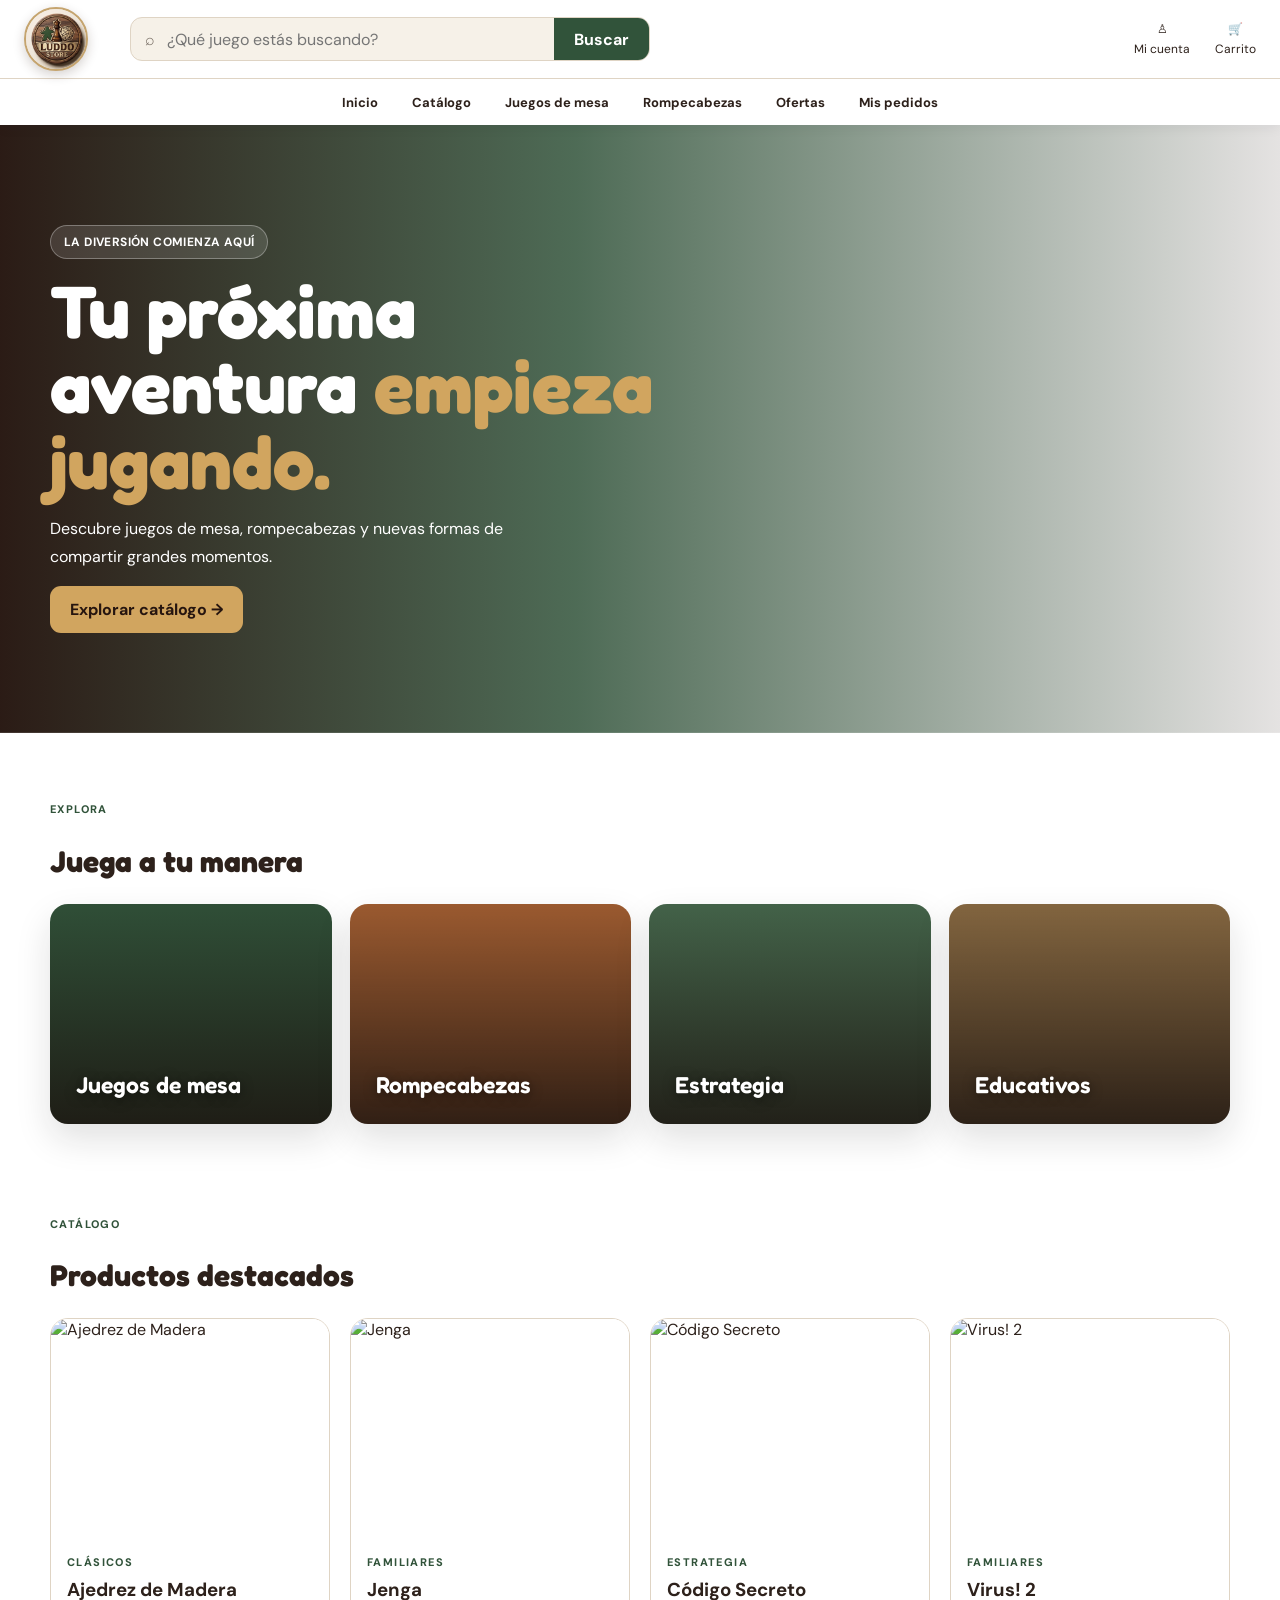
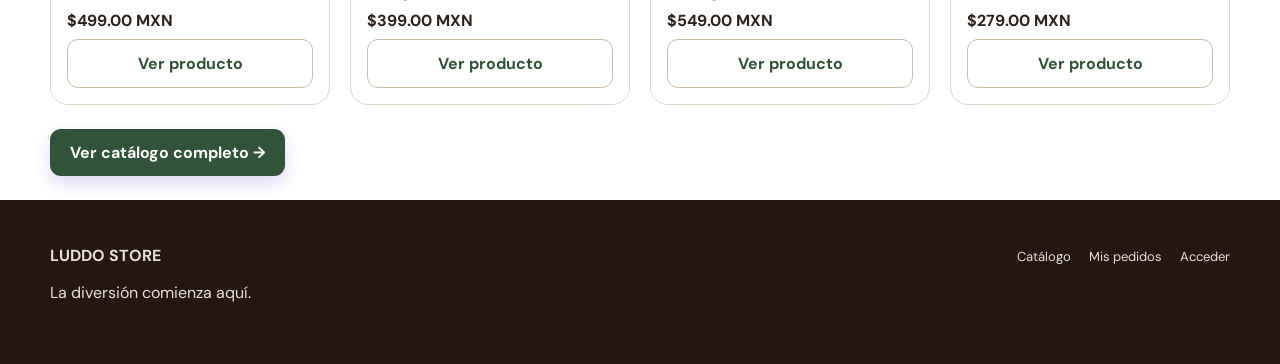
==== commit 470de057: "Simplificar encabezado de las interfaces" ====
--- a/index.html
+++ b/index.html
@@ -7,10 +7,6 @@
     <link rel="stylesheet" href="styles.css" />
   </head>
   <body>
-    <div class="topbar">
-      Envío gratis en compras mayores a $999 MXN <span>•</span> Compra segura y
-      protegida
-    </div>
     <header class="header">
       <div class="header-main">
         <a class="logo" href="index.html" aria-label="Luddo Store"
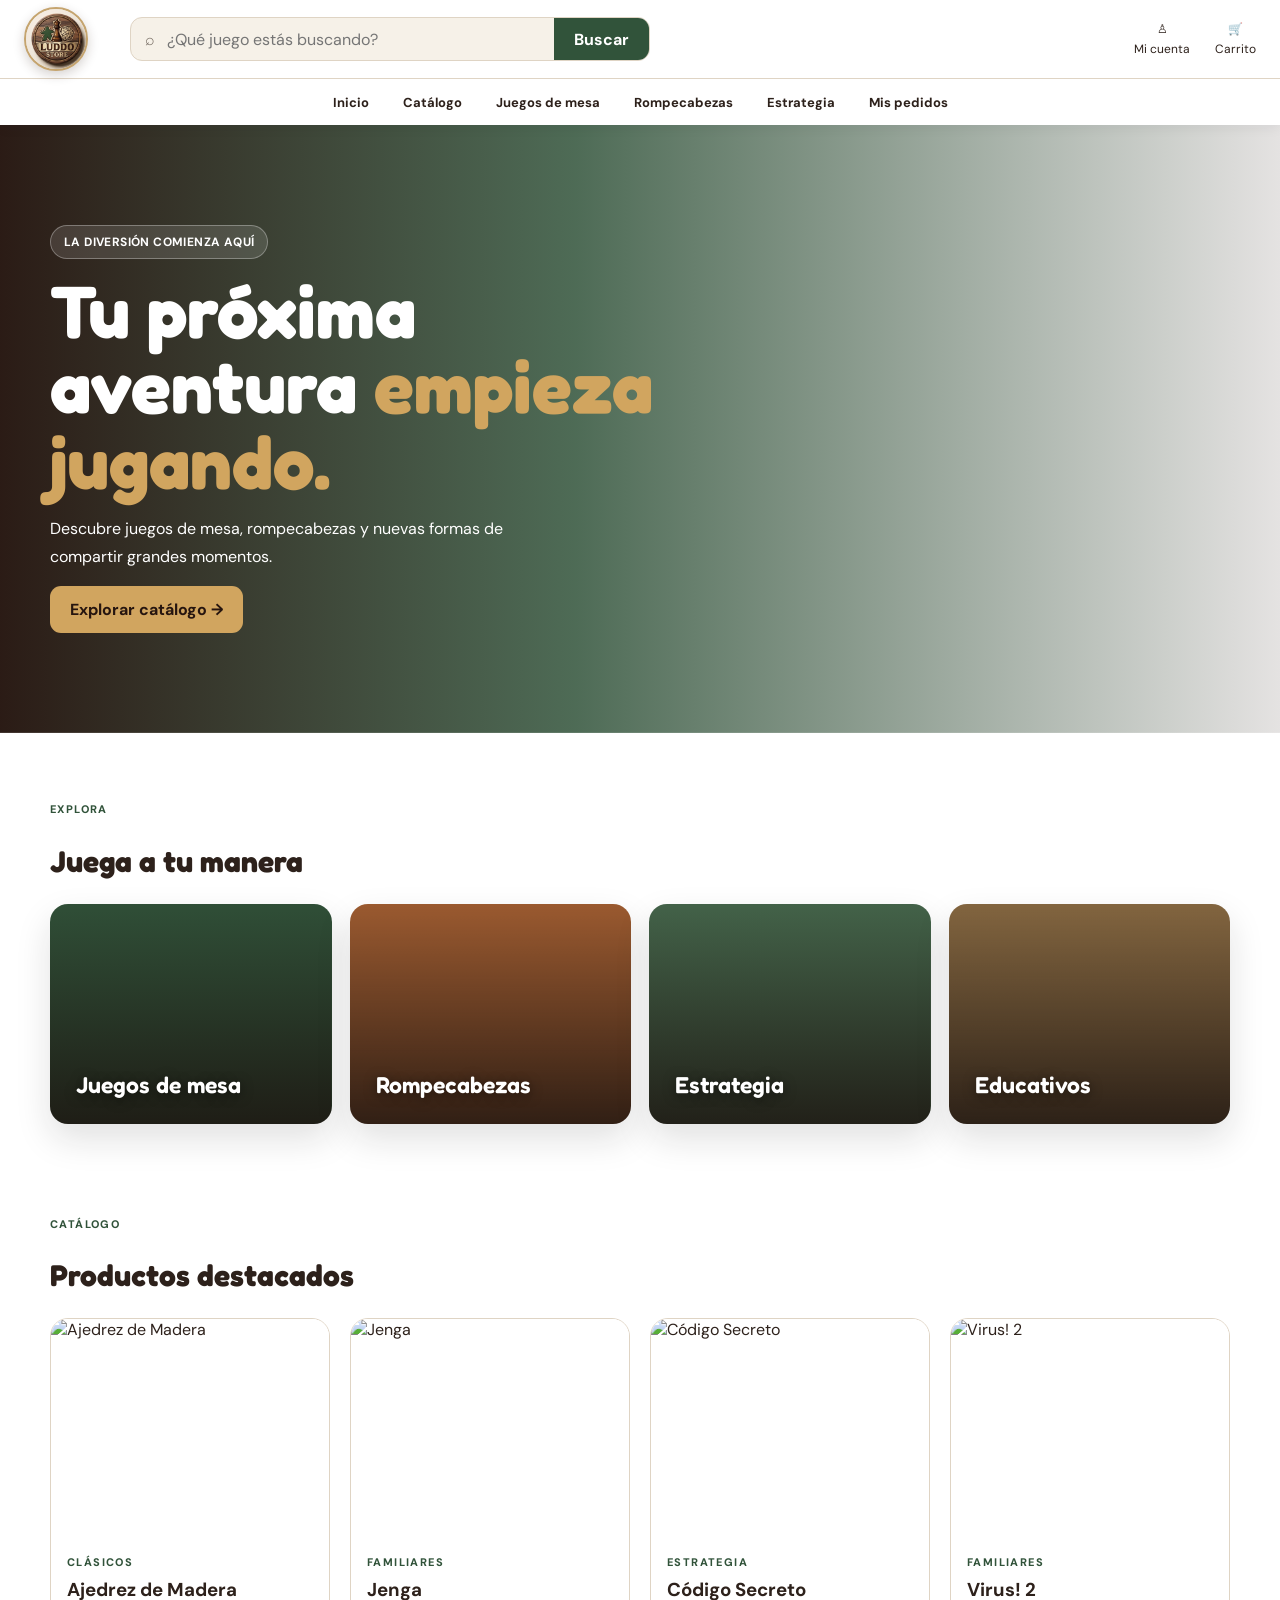
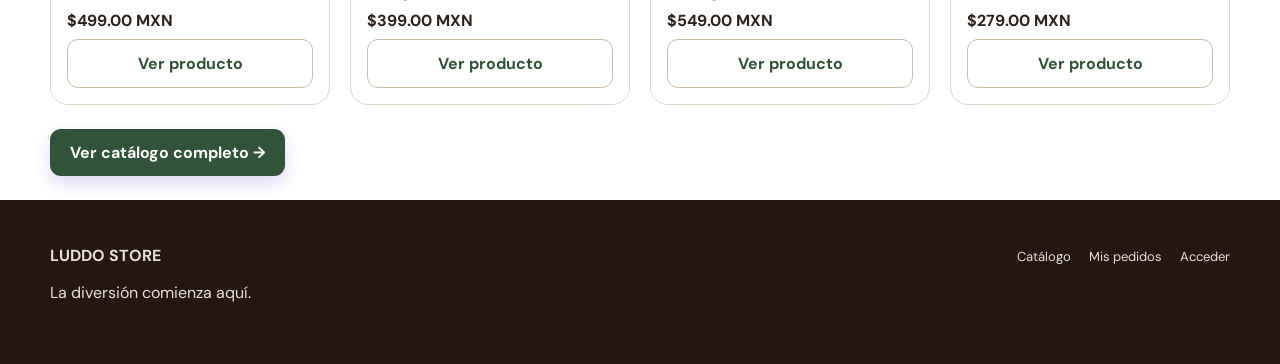
==== commit 30ce2063: "Conectar navegacion con filtros del catalogo" ====
--- a/index.html
+++ b/index.html
@@ -28,11 +28,12 @@
         </div>
       </div>
       <nav>
-        <a href="index.html">Inicio</a><a href="catalogo.html">Catálogo</a
-        ><a href="catalogo.html">Juegos de mesa</a
-        ><a href="catalogo.html">Rompecabezas</a
-        ><a href="catalogo.html">Ofertas</a
-        ><a href="cuenta.html">Mis pedidos</a>
+        <a href="index.html">Inicio</a>
+        <a href="catalogo.html">Catálogo</a>
+        <a href="catalogo.html?categoria=Juegos%20de%20mesa">Juegos de mesa</a>
+        <a href="catalogo.html?categoria=Rompecabezas">Rompecabezas</a>
+        <a href="catalogo.html?categoria=Estrategia">Estrategia</a>
+        <a href="cuenta.html">Mis pedidos</a>
       </nav>
     </header>
     <main>
